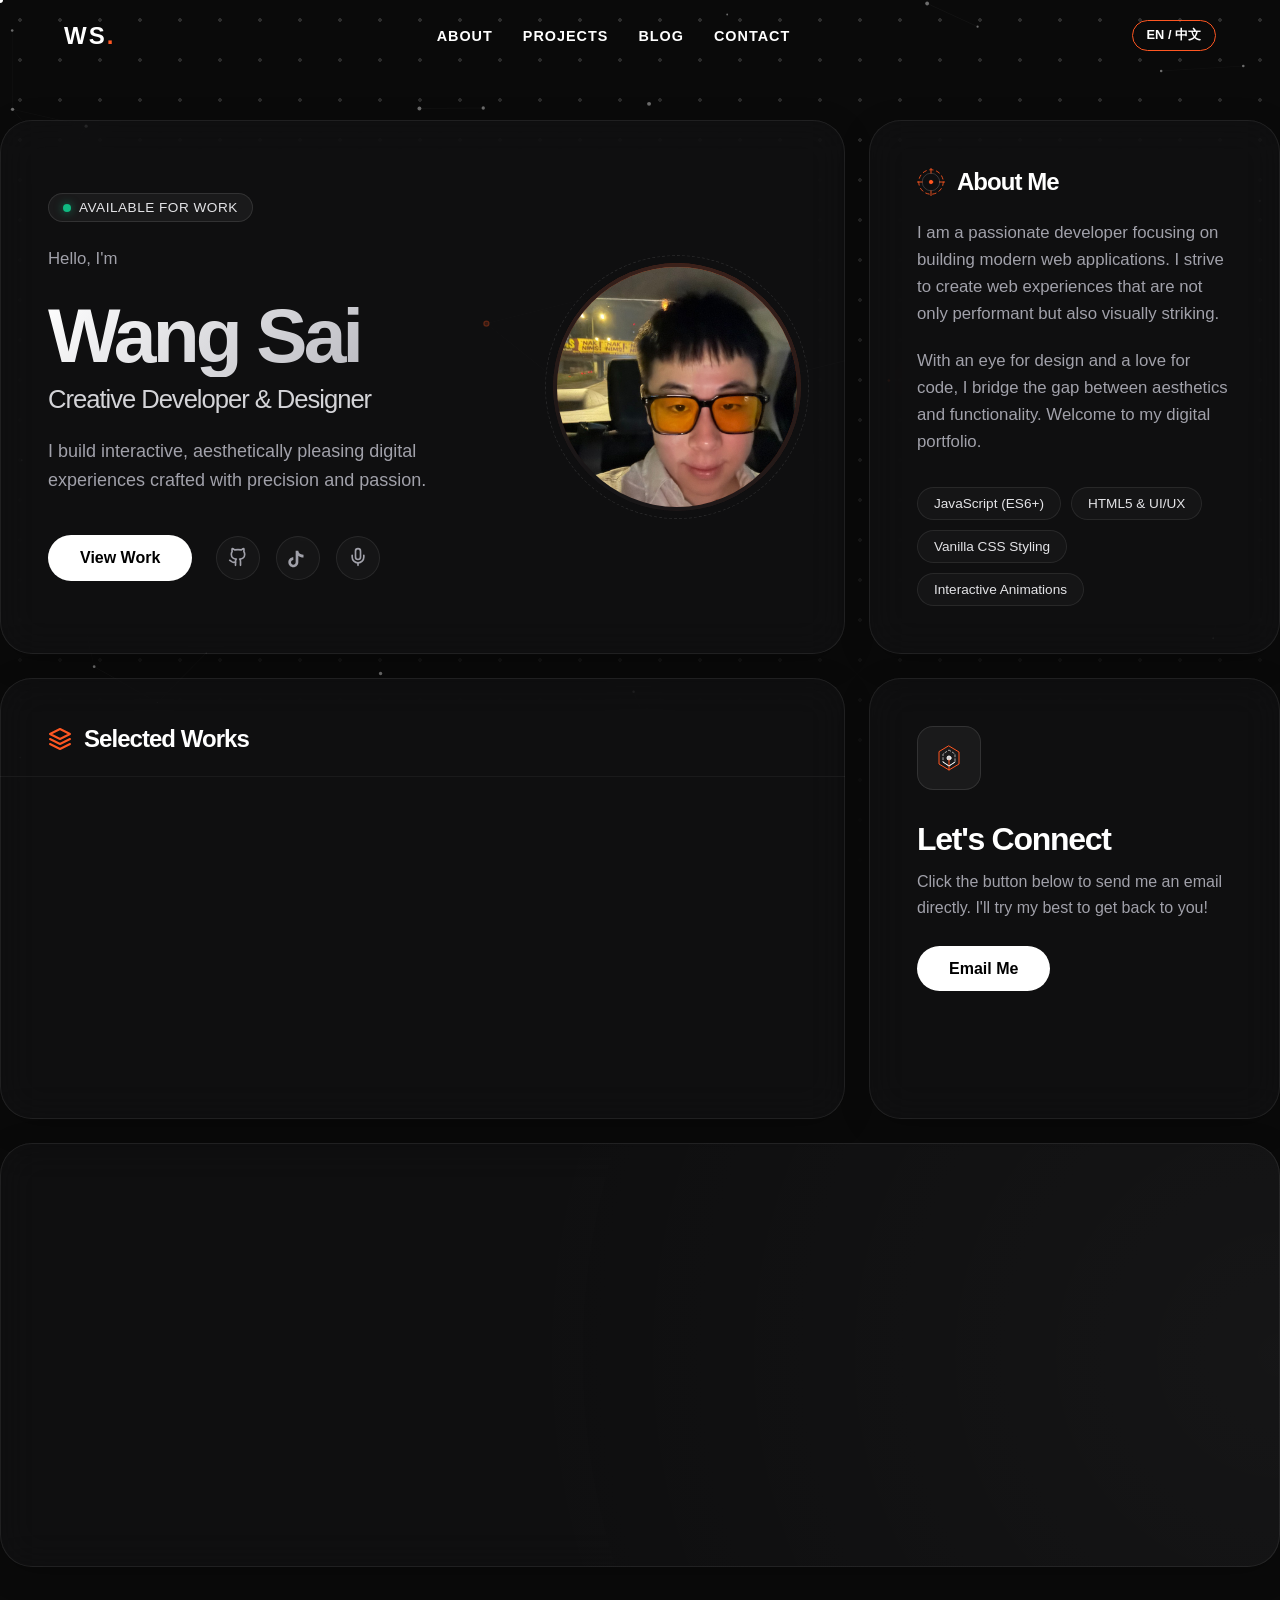
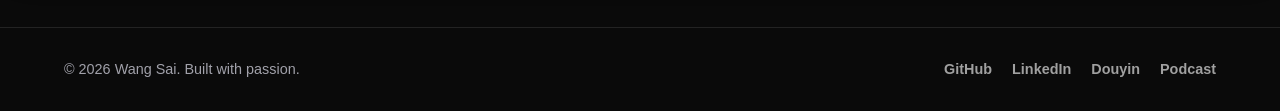
==== index.html @ 4bd177ca "Fix portfolio site and game issues Website - Fill in the footer year on both pages - Draw the backgr" ====
<!DOCTYPE html>
<html lang="en">
<head>
    <meta charset="UTF-8">
    <meta name="viewport" content="width=device-width, initial-scale=1.0">
    <title>Wang Sai - E-Portfolio</title>
    <!-- Styles -->
    <link rel="stylesheet" href="styles.css">
</head>
<body>
    <!-- Background Grid Pattern -->
    <div class="bg-grid"></div>
    <canvas id="bg-particles"></canvas>

    <!-- Custom Cursor -->
    <div class="cursor-dot" id="cursorDot"></div>
    <div class="cursor-ring" id="cursorRing"></div>

    <!-- Navigation Header -->
    <header class="navbar">
        <div class="nav-container">
            <a href="#" class="logo" data-i18n="logo">WS<span class="accent">.</span></a>
            <nav class="nav-links" id="primaryNav">
                <a href="#about" class="nav-link" data-i18n="nav_about">About</a>
                <a href="#projects" class="nav-link" data-i18n="nav_projects">Projects</a>
                <a href="#blog" class="nav-link" data-i18n="nav_blog">Blog</a>
                <a href="#contact" class="nav-link" data-i18n="nav_contact">Contact</a>
            </nav>
            <div class="nav-actions">
                <button class="lang-switch effect-pop" id="langToggle">EN / 中文</button>
                <button class="nav-toggle" id="navToggle" type="button" aria-label="Menu" aria-expanded="false" aria-controls="primaryNav">
                    <span></span>
                    <span></span>
                    <span></span>
                </button>
            </div>
        </div>
    </header>

    <main>
        <div class="bento-global-grid">
            
            <!-- Hero Section -->
            <section id="hero" class="bento-card bento-hero">
                <!-- Hero Abstract Node Graph Background -->
                <svg class="hero-node-bg" viewBox="0 0 800 600" fill="none" xmlns="http://www.w3.org/2000/svg">
                    <g stroke="rgba(255,255,255,0.04)" stroke-width="1.5">
                        <line x1="100" y1="200" x2="300" y2="150" />
                        <line x1="300" y1="150" x2="500" y2="300" />
                        <line x1="500" y1="300" x2="700" y2="250" />
                        <line x1="300" y1="150" x2="350" y2="400" />
                        <line x1="350" y1="400" x2="500" y2="300" />
                        <line x1="100" y1="200" x2="350" y2="400" />
                    </g>
                    <g fill="rgba(255,87,34,0.3)" stroke="rgba(255,87,34,0.6)" stroke-width="2">
                        <circle cx="100" cy="200" r="4" class="node-pulse" style="animation-delay: 0s" />
                        <circle cx="300" cy="150" r="6" class="node-pulse" style="animation-delay: 1s" />
                        <circle cx="500" cy="300" r="5" class="node-pulse" style="animation-delay: 0.5s" />
                        <circle cx="700" cy="250" r="4" class="node-pulse" style="animation-delay: 1.5s" />
                        <circle cx="350" cy="400" r="6" class="node-pulse" style="animation-delay: 2s" />
                    </g>
                </svg>
                <div class="bento-content hero-bento-split">
                    <div class="hero-text">
                        <div class="status-badge reveal">
                            <div class="status-dot"></div>
                            <span class="status-text" data-i18n="hero_status">Available for work</span>
                        </div>
                        <p class="greeting reveal" data-i18n="hero_greeting">Hello, I'm</p>
                        <h1 class="hero-title reveal" data-i18n="hero_name">Wang Sai</h1>
                        <h2 class="hero-subtitle reveal" data-i18n="hero_role">Creative Developer & Designer</h2>
                        <p class="hero-description reveal" data-i18n="hero_desc">I build interactive, aesthetically pleasing digital experiences crafted with precision and passion.</p>
                        <div class="hero-actions reveal">
                            <a href="#projects" class="btn-premium effect-ripple" data-i18n="hero_btn_work">View Work</a>
                            <div class="hero-socials">
                                <a href="https://github.com/ws0325?tab=repositories" target="_blank" class="social-link effect-bounce" title="GitHub">
                                    <svg class="icon-github" width="20" height="20" viewBox="0 0 24 24" fill="none" stroke="currentColor" stroke-width="2" stroke-linecap="round" stroke-linejoin="round" pointer-events="none">
                                        <path d="M15 22v-4a4.8 4.8 0 0 0-1-3.5c3 0 6-2 6-5.5.08-1.25-.27-2.48-1-3.5.28-1.15.28-2.35 0-3.5 0 0-1 0-3 1.5-2.64-.5-5.36-.5-8 0C6 2 5 2 5 2c-.3 1.15-.3 2.35 0 3.5A5.403 5.403 0 0 0 4 9c0 3.5 3 5.5 6 5.5-.39.49-.68 1.05-.85 1.65-.17.6-.22 1.23-.15 1.85v4"></path>
                                        <path d="M9 18c-4.51 2-5-2-7-2"></path>
                                    </svg>
                                </a>
                                <a href="https://v.douyin.com/lZBfBaUolt0/" target="_blank" class="social-link effect-bounce" title="Douyin">
                                    <svg class="icon-douyin" width="20" height="20" viewBox="0 0 24 24" fill="currentColor" xmlns="http://www.w3.org/2000/svg" pointer-events="none">
                                        <path d="M19.7 10.1c-1.3 0-2.5-.2-3.6-.6-.9-.3-1.8-.8-2.5-1.4V16c0 3.3-2.7 6-6 6s-6-2.7-6-6 2.7-6 6-6v3.2c-1.6 0-2.8 1.3-2.8 2.8s1.3 2.8 2.8 2.8 2.8-1.3 2.8-2.8V2h3.2c.1 1.7 1.1 3.2 2.6 4 1.1.6 2.4.9 3.6.9v3.2z"/>
                                    </svg>
                                </a>
                                <a href="https://podcasts.apple.com/my/podcast/%E9%9A%8F%E6%9C%BA%E6%B0%94%E6%B3%A1/id1885720664" target="_blank" class="social-link effect-bounce" title="Podcast">
                                    <svg class="icon-podcast" width="20" height="20" viewBox="0 0 24 24" fill="none" stroke="currentColor" stroke-width="2" stroke-linecap="round" stroke-linejoin="round" pointer-events="none">
                                        <path d="M12 2a3 3 0 0 0-3 3v7a3 3 0 0 0 6 0V5a3 3 0 0 0-3-3Z"></path>
                                        <path d="M19 10v2a7 7 0 0 1-14 0v-2"></path>
                                        <line x1="12" y1="19" x2="12" y2="22"></line>
                                    </svg>
                                </a>
                            </div>
                        </div>
                    </div>
                    <!-- Premium Avatar Ring -->
                    <div class="premium-avatar-container reveal">
                        <div class="avatar-ring-1"></div>
                        <div class="avatar-ring-2"></div>
                        <img src="Images/avatar.jpg" alt="Wang Sai Profile" class="premium-avatar-img">
                    </div>
                </div>
            </section>

            <!-- About Section -->
            <section id="about" class="bento-card bento-about">
                <div class="bento-content">
                    <div class="bento-header reveal">
                        <!-- Cyber Radar Abstract SVG -->
                        <svg class="about-radar-icon" width="28" height="28" viewBox="0 0 64 64" fill="none" stroke="var(--accent-primary)" stroke-width="2" stroke-linecap="round" stroke-linejoin="round">
                            <circle cx="32" cy="32" r="28" stroke-dasharray="8 8" class="spin-slow"></circle>
                            <circle cx="32" cy="32" r="20" stroke-width="1" stroke="rgba(255,255,255,0.4)"></circle>
                            <circle cx="32" cy="32" r="4" fill="var(--accent-primary)"></circle>
                            <line x1="32" y1="0" x2="32" y2="12"></line>
                            <line x1="32" y1="52" x2="32" y2="64"></line>
                            <line x1="0" y1="32" x2="12" y2="32"></line>
                            <line x1="52" y1="32" x2="64" y2="32"></line>
                        </svg>
                        <h2 data-i18n="about_title">About Me</h2>
                    </div>
                    <p class="reveal" data-i18n="about_p1">I am a passionate developer focusing on building modern web applications. I strive to create web experiences that are not only performant but also visually striking.</p>
                    <p class="reveal" data-i18n="about_p2">With an eye for design and a love for code, I bridge the gap between aesthetics and functionality. Welcome to my digital portfolio.</p>
                    <div class="skills-pills reveal">
                        <span class="skill-pill" data-i18n="skill_1">JavaScript (ES6+)</span>
                        <span class="skill-pill" data-i18n="skill_2">HTML5 & UI/UX</span>
                        <span class="skill-pill" data-i18n="skill_3">Vanilla CSS Styling</span>
                        <span class="skill-pill" data-i18n="skill_4">Interactive Animations</span>
                    </div>
                </div>
            </section>

            <!-- Projects Section -->
            <section id="projects" class="bento-card bento-projects">
                <div class="bento-content">
                    <div class="bento-header reveal" style="padding: 48px 48px 24px 48px; border-bottom: 1px solid rgba(255,255,255,0.05); margin-bottom: 24px;">
                        <svg width="24" height="24" viewBox="0 0 24 24" fill="none" stroke="var(--accent-primary)" stroke-width="2" stroke-linecap="round" stroke-linejoin="round">
                            <polygon points="12 2 2 7 12 12 22 7 12 2"></polygon>
                            <polyline points="2 17 12 22 22 17"></polyline>
                            <polyline points="2 12 12 17 22 12"></polyline>
                        </svg>
                        <h2 data-i18n="projects_title">Selected Works</h2>
                    </div>
                    
                    <div class="bento-projects-scroll reveal">
                        <!-- Project 1 -->
                        <a href="project1.html" class="bento-project-item">
                            <div class="project-img-wrapper">
                                <div class="project-img" style="background-image: url('Images/project1-gameplay.jpg');"></div>
                            </div>
                            <div class="project-info">
                                <h3 data-i18n="project_1_title">ISD 60504 - FLY ME To THE MOON</h3>
                                <p data-i18n="project_1_desc">A 2-player interactive hand-tracking game using p5.js and ml5.js.</p>
                                <div class="project-arrow">
                                    <svg width="16" height="16" viewBox="0 0 24 24" fill="none" stroke="currentColor" stroke-width="2" stroke-linecap="round" stroke-linejoin="round">
                                        <line x1="5" y1="12" x2="19" y2="12"></line>
                                        <polyline points="12 5 19 12 12 19"></polyline>
                                    </svg>
                                </div>
                            </div>
                        </a>

                        <!-- Project 2 -->
                        <a href="#" class="bento-project-item">
                            <div class="project-img-wrapper">
                                <div class="project-img text-placeholder" data-i18n="project_img2">Project 2</div>
                            </div>
                            <div class="project-info">
                                <h3 data-i18n="project_2_title">E-Commerce Interface</h3>
                                <p data-i18n="project_2_desc">A modern shopping experience with seamless animations.</p>
                                <div class="project-arrow">
                                    <svg width="16" height="16" viewBox="0 0 24 24" fill="none" stroke="currentColor" stroke-width="2" stroke-linecap="round" stroke-linejoin="round">
                                        <line x1="5" y1="12" x2="19" y2="12"></line>
                                        <polyline points="12 5 19 12 12 19"></polyline>
                                    </svg>
                                </div>
                            </div>
                        </a>

                        <!-- Project 3 -->
                        <a href="#" class="bento-project-item">
                            <div class="project-img-wrapper">
                                <div class="project-img text-placeholder" data-i18n="project_img3">Project 3</div>
                            </div>
                            <div class="project-info">
                                <h3 data-i18n="project_3_title">Immersive Landing Page</h3>
                                <p data-i18n="project_3_desc">An interactive product landing page using web technologies.</p>
                                <div class="project-arrow">
                                    <svg width="16" height="16" viewBox="0 0 24 24" fill="none" stroke="currentColor" stroke-width="2" stroke-linecap="round" stroke-linejoin="round">
                                        <line x1="5" y1="12" x2="19" y2="12"></line>
                                        <polyline points="12 5 19 12 12 19"></polyline>
                                    </svg>
                                </div>
                            </div>
                        </a>
                    </div>
                </div>
            </section>

            <!-- Contact Section -->
            <section id="contact" class="bento-card bento-contact">
                <div class="bento-content reveal">
                    <div class="contact-icon">
                        <!-- HexData Node Abstract SVG -->
                        <svg class="contact-hex-icon" width="32" height="32" viewBox="0 0 64 64" fill="none" stroke="currentColor" stroke-width="2" stroke-linecap="round" stroke-linejoin="round">
                            <polygon points="32 8 52 20 52 44 32 56 12 44 12 20" class="hex-pulse" stroke="var(--accent-primary)"></polygon>
                            <polygon points="32 16 44 24 44 40 32 48 20 40 20 24" stroke="rgba(255,255,255,0.6)" stroke-dasharray="4 4"></polygon>
                            <circle cx="32" cy="32" r="4" fill="rgba(255,255,255,0.8)"></circle>
                            <line x1="32" y1="36" x2="32" y2="56" stroke="var(--accent-primary)"></line>
                            <polyline points="20 40 32 48 44 40"></polyline>
                        </svg>
                    </div>
                    <h2 data-i18n="contact_title">Let's Connect</h2>
                    <p data-i18n="contact_desc">Click the button below to send me an email directly. I'll try my best to get back to you!</p>
                    <a href="mailto:wangsai0325@gmail.com" class="btn-premium effect-ripple" id="emailMeBtn" data-i18n="contact_submit">Email Me</a>
                </div>
            </section>

            <!-- Blog Section -->
            <section id="blog" class="bento-card bento-blog" onclick="window.open('https://wangsai0367388.blogspot.com/', '_blank');" style="cursor: pointer;">
                <div class="bento-blog-bg"></div>
                <div class="bento-content reveal">
                    <span class="bento-badge" data-i18n="bento_badge">Learning Blog</span>
                    <h3 data-i18n="bento_title">My Academic Progress</h3>
                    <p data-i18n="bento_desc">Dive into my reflections, project documentation, and creative process developed during my time at Taylor's University.</p>
                    <span class="bento-link" data-i18n="bento_link">Explore Blog <svg width="20" height="20" viewBox="0 0 24 24" fill="none" stroke="currentColor" stroke-width="2" stroke-linecap="round" stroke-linejoin="round" pointer-events="none"><line x1="5" y1="12" x2="19" y2="12"></line><polyline points="12 5 19 12 12 19"></polyline></svg></span>
                </div>
                <div class="bento-visual reveal">
                    <img src="Images/Blogger-Logo.png" alt="Blogger Logo" class="premium-blogger-logo">
                </div>
            </section>

        </div>
    </main>

    <!-- Footer -->
    <footer>
        <div class="footer-container">
            <p>&copy; <span id="year"></span> <span data-i18n="footer_text">Wang Sai. Built with passion.</span></p>
            <div class="social-links">
                <a href="https://github.com/ws0325?tab=repositories" target="_blank" class="footer-link effect-slide" title="GitHub">GitHub</a>
                <a href="#" class="footer-link effect-slide" title="LinkedIn">LinkedIn</a>
                <a href="https://v.douyin.com/lZBfBaUolt0/" target="_blank" class="footer-link effect-slide" title="Douyin">Douyin</a>
                <a href="https://podcasts.apple.com/my/podcast/%E9%9A%8F%E6%9C%BA%E6%B0%94%E6%B3%A1/id1885720664" target="_blank" class="footer-link effect-slide" title="Podcast">Podcast</a>
            </div>
        </div>
    </footer>

    <!-- Scripts -->
    <script src="app.js"></script>
</body>
</html>
---- styles.css ----
/* Reset and Base Styles */
* {
    margin: 0;
    padding: 0;
    box-sizing: border-box;
    /* Cursor hiding is enforced via inline important tag in HTML to override all child elements */
}

:root {
    /* Color Palette */
    --bg-base: #0a0a0a;
    --bg-surface: #111111;
    --bg-surface-light: rgba(255, 255, 255, 0.05);

    --accent-primary: #FF5722;
    /* Bright Orange */
    --accent-hover: #FF7043;

    --text-primary: #ffffff;
    --text-secondary: #a0a0a0;
    --text-muted: #666666;

    /* Typography */
    --font-primary: -apple-system, BlinkMacSystemFont, "SF Pro Display", "SF Pro Text", "Helvetica Neue", Arial, sans-serif;

    /* Spacing & Layout */
    --section-padding: 100px 5%;
    --glass-border: rgba(255, 255, 255, 0.1);
}

html {
    scroll-behavior: smooth;
    background-color: var(--bg-base);
    color: var(--text-primary);
    font-family: var(--font-primary);
    overflow-x: hidden;
}

body {
    min-height: 100vh;
    overflow-x: hidden;
    position: relative;
    z-index: 1;
}

/* Background Grid Array */
.bg-grid {
    position: fixed;
    top: 0;
    left: 0;
    width: 100vw;
    height: 100vh;
    pointer-events: none;
    z-index: -2;
    background-image: radial-gradient(rgba(255, 255, 255, 0.15) 2px, transparent 2px);
    background-size: 40px 40px;
    /* Fading effect: solid black at top, transparent at bottom */
    mask-image: linear-gradient(to bottom, black 0%, transparent 100%);
    -webkit-mask-image: linear-gradient(to bottom, black 0%, transparent 100%);
}

#bg-particles {
    position: fixed;
    top: 0;
    left: 0;
    width: 100%;
    height: 100%;
    z-index: -1;
    pointer-events: none;
}

/* --- Modern Fluid & Magnetic Cursor --- */
.cursor-dot {
    position: fixed;
    top: 0;
    left: 0;
    width: 6px;
    height: 6px;
    background-color: #FFFFFF;
    border-radius: 50%;
    z-index: 10001;
    pointer-events: none;
    transform: translate(-50%, -50%);
    transition: width 0.3s, height 0.3s, background-color 0.3s;
}

.cursor-ring {
    position: fixed;
    top: 0;
    left: 0;
    width: 32px;
    height: 32px;
    border: 1px solid rgba(255, 255, 255, 0.4);
    border-radius: 50%;
    z-index: 10000;
    pointer-events: none;
    transform: translate(-50%, -50%);
    transition: width 0.3s, height 0.3s, border 0.3s, background-color 0.3s;
}

.cursor-dot.active {
    width: 4px;
    height: 4px;
    background-color: var(--accent-primary);
}

.cursor-ring.active {
    width: 64px;
    height: 64px;
    background-color: rgba(255, 255, 255, 0.05);
    border: 1px solid rgba(255, 255, 255, 0.2);
}

.cursor-hidden {
    opacity: 0;
}

/* Specific Card Spotlights */
.bento-card::after {
    content: '';
    position: absolute;
    inset: 0;
    background: radial-gradient(400px circle at var(--mouse-x, 50%) var(--mouse-y, 50%), rgba(255, 255, 255, 0.06), transparent 80%);
    opacity: 0;
    transition: opacity 0.4s;
    pointer-events: none;
    z-index: 1;
}

.bento-card:hover::after {
    opacity: 1;
}


/* Typography elements */
h1,
h2,
h3,
h4 {
    font-weight: 800;
    line-height: 1.2;
}

p {
    line-height: 1.6;
    color: var(--text-secondary);
    margin-bottom: 20px;
}

a {
    text-decoration: none;
    color: inherit;
    transition: color 0.3s ease;
}

.accent {
    color: var(--accent-primary);
}

/* Shared Components */
.section-container {
    max-width: 1200px;
    margin: 0 auto;
}

.section-title {
    font-size: 3rem;
    margin-bottom: 60px;
    position: relative;
    display: inline-block;
}

.btn {
    display: inline-block;
    padding: 12px 30px;
    border-radius: 30px;
    font-weight: 600;
    letter-spacing: 1px;
    text-transform: uppercase;
    transition: all 0.3s ease;
    border: 2px solid transparent;
    position: relative;
    overflow: hidden;
}

/* Mouse tracking light glow for all buttons */
.btn::before {
    content: '';
    position: absolute;
    top: var(--y, 50%);
    left: var(--x, 50%);
    transform: translate(-50%, -50%);
    width: 150px;
    height: 150px;
    background: radial-gradient(circle, rgba(255, 87, 34, 0.7) 0%, transparent 60%);
    opacity: 0;
    transition: opacity 0.3s ease;
    pointer-events: none;
    z-index: 0;
    /* mix-blend-mode: screen; */
}

.btn:hover::before {
    opacity: 1;
}

.btn span {
    position: relative;
    z-index: 1;
    /* keep text above the glow */
}

.btn-primary {
    background-color: rgba(255, 87, 34, 0.1);
    color: var(--accent-primary);
    border-color: var(--accent-primary);
    box-shadow: 0 4px 15px rgba(255, 87, 34, 0.15);
}

.btn-primary:hover {
    box-shadow: 0 0 20px rgba(255, 87, 34, 0.4);
    color: #fff;
    background-color: rgba(255, 87, 34, 0.2);
}

.btn-secondary {
    background-color: transparent;
    border-color: var(--text-primary);
    color: var(--text-primary);
}

.btn-secondary:hover {
    border-color: var(--accent-primary);
    color: var(--text-primary);
}

/* Navigation Header */
.navbar {
    position: fixed;
    top: 0;
    left: 0;
    width: 100%;
    padding: 20px 5%;
    z-index: 1000;
    transition: background-color 0.3s, backdrop-filter 0.3s;
}

.navbar.scrolled {
    background-color: rgba(10, 10, 10, 0.8);
    backdrop-filter: blur(10px);
    border-bottom: 1px solid var(--glass-border);
}

.nav-container {
    max-width: 1200px;
    margin: 0 auto;
    display: flex;
    justify-content: space-between;
    align-items: center;
}

.logo {
    font-size: 1.5rem;
    font-weight: 800;
    letter-spacing: 2px;
}

.nav-links {
    display: flex;
    gap: 30px;
    align-items: center;
}

.nav-actions {
    display: flex;
    align-items: center;
    margin-left: 20px;
}

.lang-switch {
    background: transparent;
    border: 1px solid var(--accent-primary);
    color: var(--text-primary);
    padding: 6px 14px;
    border-radius: 20px;
    font-size: 0.8rem;
    font-family: var(--font-primary);
    font-weight: 600;
    cursor: none;
    /* keep uniform with rest */
    transition: all 0.3s ease;
}

.lang-switch:hover {
    background: var(--accent-primary);
    color: #fff;
}

/* Hamburger button: only shown on small screens (see the 768px media query) */
.nav-toggle {
    display: none;
    flex-direction: column;
    align-items: center;
    justify-content: center;
    gap: 4px;
    width: 40px;
    height: 40px;
    margin-left: 12px;
    background: transparent;
    border: 1px solid var(--glass-border);
    border-radius: 50%;
    color: var(--text-primary);
    cursor: none;
    /* keep uniform with rest */
}

.nav-toggle span {
    display: block;
    width: 16px;
    height: 2px;
    border-radius: 2px;
    background-color: currentColor;
    transition: transform 0.3s ease, opacity 0.3s ease;
}

/* Bars turn into an X while the menu is open */
.nav-toggle[aria-expanded="true"] span:nth-child(1) {
    transform: translateY(6px) rotate(45deg);
}

.nav-toggle[aria-expanded="true"] span:nth-child(2) {
    opacity: 0;
}

.nav-toggle[aria-expanded="true"] span:nth-child(3) {
    transform: translateY(-6px) rotate(-45deg);
}

@keyframes navDropIn {
    from {
        opacity: 0;
        transform: translateY(-8px);
    }

    to {
        opacity: 1;
        transform: translateY(0);
    }
}

.nav-link {
    font-weight: 600;
    font-size: 0.9rem;
    text-transform: uppercase;
    letter-spacing: 1px;
    position: relative;
}

.nav-link::after {
    content: '';
    position: absolute;
    bottom: -5px;
    left: 0;
    width: 0;
    height: 2px;
    background-color: var(--accent-primary);
    transition: width 0.3s ease;
}

.nav-link:hover::after {
    width: 100%;
}

.nav-link:hover {
    color: var(--accent-primary);
}


/* --- Premium Global Bento Grid Layout --- */

/* Typography Overrides for Top-Tier Look */
h1,
h2,
h3,
h4 {
    font-weight: 700;
    letter-spacing: -0.04em;
    line-height: 1.1;
}

p {
    color: #A1A1AA;
    /* Muted zinc for secondary text */
    line-height: 1.6;
    font-size: 1.05rem;
}

.bento-global-grid {
    display: grid;
    grid-template-columns: repeat(3, 1fr);
    grid-auto-rows: minmax(200px, auto);
    gap: 24px;
    padding: 120px 0 60px 0;
    width: 100%;
    max-width: 1280px;
    margin: 0 auto;
}

.bento-card {
    position: relative;
    background: rgba(24, 24, 27, 0.4);
    /* Zinc 900 */
    backdrop-filter: blur(20px);
    -webkit-backdrop-filter: blur(20px);
    border-radius: 32px;
    overflow: hidden;
    cursor: none;
    transition: transform 0.4s cubic-bezier(0.175, 0.885, 0.32, 1.275), box-shadow 0.4s ease, border-color 0.4s ease;
    /* Premium 1px inner border matching Linear/Vercel */
    box-shadow: inset 0 0 0 1px rgba(255, 255, 255, 0.08), 0 8px 32px rgba(0, 0, 0, 0.2);
    scroll-margin-top: 100px;
    display: flex;
    flex-direction: column;
}

.bento-card:hover {
    transform: translateY(-4px) scale(1.01);
    box-shadow: inset 0 0 0 1px rgba(255, 255, 255, 0.15), 0 20px 40px rgba(0, 0, 0, 0.4);
}

.bento-card::before {
    content: '';
    position: absolute;
    inset: 0;
    background: radial-gradient(800px circle at var(--mouse-x, 50%) var(--mouse-y, 50%), rgba(255, 255, 255, 0.03), transparent 40%);
    pointer-events: none;
    z-index: 1;
    opacity: 0;
    transition: opacity 0.3s;
}

.bento-card:hover::before {
    opacity: 1;
}

.bento-content {
    padding: 48px;
    position: relative;
    z-index: 2;
    height: 100%;
}

/* Specific Spans */
.bento-hero {
    grid-column: span 2;
    grid-row: span 2;
}

.bento-about {
    grid-column: span 1;
    grid-row: span 2;
}

.bento-projects {
    grid-column: span 2;
    grid-row: span 2;
}

.bento-contact {
    grid-column: span 1;
    grid-row: span 2;
}

.bento-blog {
    grid-column: span 3;
    grid-row: span 2;
    flex-direction: row;
    align-items: center;
    justify-content: space-between;
}

/* Hero Content Styling */
.hero-bento-split {
    display: flex;
    align-items: center;
    justify-content: space-between;
    gap: 40px;
}

.hero-text {
    flex: 1;
}

.status-badge {
    display: inline-flex;
    align-items: center;
    gap: 8px;
    padding: 6px 14px;
    background: rgba(255, 255, 255, 0.05);
    border: 1px solid rgba(255, 255, 255, 0.1);
    border-radius: 999px;
    margin-bottom: 24px;
}

.status-dot {
    width: 8px;
    height: 8px;
    border-radius: 50%;
    background-color: #10B981;
    /* Emerald green */
    box-shadow: 0 0 8px rgba(16, 185, 129, 0.6);
    animation: pulseDot 2s infinite;
}

@keyframes pulseDot {
    0% {
        transform: scale(0.95);
        box-shadow: 0 0 0 0 rgba(16, 185, 129, 0.7);
    }

    70% {
        transform: scale(1);
        box-shadow: 0 0 0 6px rgba(16, 185, 129, 0);
    }

    100% {
        transform: scale(0.95);
        box-shadow: 0 0 0 0 rgba(16, 185, 129, 0);
    }
}

.status-text {
    font-size: 0.85rem;
    font-weight: 500;
    color: #E4E4E7;
    text-transform: uppercase;
    letter-spacing: 0.5px;
}

.hero-title {
    font-size: clamp(3.5rem, 6vw, 5.5rem);
    margin-bottom: 8px;
    background: linear-gradient(135deg, #FFFFFF 0%, #A1A1AA 100%);
    -webkit-background-clip: text;
    background-clip: text;
    -webkit-text-fill-color: transparent;
    letter-spacing: -0.05em;
}

.hero-subtitle {
    font-size: clamp(1.2rem, 2vw, 1.8rem);
    color: #D4D4D8;
    margin-bottom: 24px;
    font-weight: 500;
}

.hero-description {
    font-size: 1.125rem;
    max-width: 480px;
    margin-bottom: 40px;
}

.hero-actions {
    display: flex;
    align-items: center;
    gap: 24px;
}

.btn-premium {
    background: #FFFFFF;
    color: #000000;
    padding: 14px 32px;
    border-radius: 999px;
    font-weight: 600;
    font-size: 1rem;
    transition: all 0.3s ease;
    border: none;
    cursor: none;
}

.btn-premium:hover {
    transform: scale(1.05);
    box-shadow: 0 0 20px rgba(255, 255, 255, 0.3);
}

.hero-socials {
    display: flex;
    align-items: center;
    gap: 16px;
}

.social-link {
    display: flex;
    align-items: center;
    justify-content: center;
    width: 44px;
    height: 44px;
    border-radius: 50%;
    background: rgba(255, 255, 255, 0.03);
    border: 1px solid rgba(255, 255, 255, 0.08);
    color: #A1A1AA;
    transition: all 0.3s cubic-bezier(0.175, 0.885, 0.32, 1.275);
}

.social-link:hover {
    background: rgba(255, 255, 255, 0.1);
    color: #FFFFFF;
    border-color: rgba(255, 255, 255, 0.2);
    transform: translateY(-4px);
}

/* Optical Alignment for SVGs */
.icon-github {
    transform: translateY(-1px);
}

.icon-douyin {
    transform: translate(-1px, 1px);
}

.icon-podcast {
    transform: translateY(-1px);
}

/* Premium Avatar Ring */
.premium-avatar-container {
    position: relative;
    width: 240px;
    height: 240px;
    display: flex;
    align-items: center;
    justify-content: center;
}

.avatar-ring-1 {
    position: absolute;
    inset: -4px;
    border-radius: 50%;
    background: conic-gradient(from 0deg, var(--accent-primary), transparent 60%, var(--accent-primary));
    animation: spinRotate 8s linear infinite;
    mask-image: radial-gradient(circle, transparent 65%, black 66%);
    -webkit-mask-image: radial-gradient(circle, transparent 65%, black 66%);
    opacity: 0.8;
}

.avatar-ring-2 {
    position: absolute;
    inset: -12px;
    border-radius: 50%;
    border: 1px dashed rgba(255, 255, 255, 0.1);
    animation: spinRotate 16s linear infinite reverse;
}

@keyframes spinRotate {
    0% {
        transform: rotate(0deg);
    }

    100% {
        transform: rotate(360deg);
    }
}

.premium-avatar-img {
    width: 100%;
    height: 100%;
    object-fit: cover;
    border-radius: 50%;
    box-shadow: 0 0 0 4px rgba(24, 24, 27, 0.8);
    z-index: 2;
    position: relative;
}

/* About Content */
.bento-header {
    display: flex;
    align-items: center;
    gap: 12px;
    margin-bottom: 24px;
}

.bento-header h2 {
    font-size: 1.5rem;
    margin: 0;
}

/* Cyber Radar Animation */
.spin-slow {
    transform-origin: center;
    animation: spinRotate 12s linear infinite;
}

.about-radar-icon {
    flex-shrink: 0;
}

.skills-pills {
    display: flex;
    flex-wrap: wrap;
    gap: 10px;
    margin-top: 32px;
}

.skill-pill {
    padding: 8px 16px;
    background: rgba(255, 255, 255, 0.03);
    border: 1px solid rgba(255, 255, 255, 0.08);
    border-radius: 999px;
    font-size: 0.85rem;
    font-weight: 500;
    color: #E4E4E7;
    transition: all 0.3s ease;
}

.skill-pill:hover {
    background: rgba(255, 255, 255, 0.1);
    border-color: rgba(255, 255, 255, 0.2);
}

/* Projects Content */
.bento-projects .bento-content {
    padding: 0;
    display: flex;
    flex-direction: column;
}

.bento-projects-scroll {
    display: flex;
    gap: 20px;
    overflow-x: auto;
    padding: 0 40px 40px 40px;
    scroll-snap-type: x mandatory;
    scrollbar-width: none;
    flex: 1;
}

.bento-projects-scroll::-webkit-scrollbar {
    display: none;
}

.bento-project-item {
    min-width: 320px;
    flex-shrink: 0;
    background: rgba(0, 0, 0, 0.2);
    border-radius: 24px;
    overflow: hidden;
    scroll-snap-align: start;
    display: flex;
    flex-direction: column;
    box-shadow: inset 0 0 0 1px rgba(255, 255, 255, 0.05);
    transition: all 0.4s ease;
}

.bento-project-item:hover {
    box-shadow: inset 0 0 0 1px rgba(255, 255, 255, 0.15);
}

.project-img-wrapper {
    height: 180px;
    overflow: hidden;
}

.project-img {
    width: 100%;
    height: 100%;
    background-size: cover;
    background-position: center;
    transition: transform 0.6s cubic-bezier(0.175, 0.885, 0.32, 1.275);
}

.bento-project-item:hover .project-img {
    transform: scale(1.08);
}

.text-placeholder {
    display: flex;
    align-items: center;
    justify-content: center;
    background: linear-gradient(135deg, #27272a, #18181b);
    color: rgba(255, 255, 255, 0.1);
    font-weight: 800;
    font-size: 1.5rem;
}

.project-info {
    padding: 24px;
    position: relative;
    flex: 1;
    display: flex;
    flex-direction: column;
}

.project-info h3 {
    font-size: 1.2rem;
    margin-bottom: 8px;
    color: #FAFAFA;
}

.project-info p {
    font-size: 0.9rem;
    margin: 0;
    line-height: 1.4;
}

.project-arrow {
    position: absolute;
    bottom: 24px;
    right: 24px;
    width: 32px;
    height: 32px;
    border-radius: 50%;
    background: var(--accent-primary);
    color: #000;
    display: flex;
    align-items: center;
    justify-content: center;
    opacity: 0;
    transform: translate(-10px, 10px);
    transition: all 0.3s cubic-bezier(0.175, 0.885, 0.32, 1.275);
}

.bento-project-item:hover .project-arrow {
    opacity: 1;
    transform: translate(0, 0);
}

/* Contact Content */
.bento-contact .bento-content {
    align-items: flex-start;
    text-align: left;
}

.contact-icon {
    width: 64px;
    height: 64px;
    border-radius: 16px;
    background: rgba(255, 255, 255, 0.05);
    border: 1px solid rgba(255, 255, 255, 0.1);
    display: flex;
    align-items: center;
    justify-content: center;
    margin-bottom: 32px;
    color: #FAFAFA;
}

/* HexData Node Pulse */
.hex-pulse {
    animation: hexPulseAnim 3s ease-in-out infinite;
    transform-origin: center;
}

@keyframes hexPulseAnim {
    0%, 100% {
        transform: scale(1);
        opacity: 0.8;
    }
    50% {
        transform: scale(1.05);
        opacity: 1;
    }
}

.bento-contact h2 {
    font-size: 2rem;
    margin-bottom: 12px;
}

.bento-contact p {
    margin-bottom: 40px;
    font-size: 1rem;
}

/* Blog Content */
.bento-blog-bg {
    position: absolute;
    inset: 0;
    background: radial-gradient(circle at 100% 50%, rgba(255, 255, 255, 0.03) 0%, transparent 60%);
    pointer-events: none;
}

.bento-blog .bento-content {
    max-width: 540px;
}

.bento-badge {
    display: inline-block;
    padding: 6px 12px;
    background: rgba(255, 255, 255, 0.1);
    border-radius: 6px;
    font-size: 0.75rem;
    font-weight: 700;
    text-transform: uppercase;
    letter-spacing: 1px;
    margin-bottom: 24px;
    color: #FFFFFF;
}

.bento-blog h3 {
    font-size: clamp(2rem, 4vw, 3rem);
    margin-bottom: 16px;
}

.bento-blog p {
    font-size: 1.1rem;
    margin-bottom: 32px;
}

.bento-link {
    display: inline-flex;
    align-items: center;
    gap: 8px;
    font-weight: 600;
    color: #FFFFFF;
}

.bento-link svg {
    transition: transform 0.3s ease;
}

.bento-card:hover .bento-link svg {
    transform: translateX(4px);
}

.bento-visual {
    padding: 40px;
    display: flex;
    justify-content: flex-end;
    align-items: center;
}

.premium-blogger-logo {
    height: 160px;
    object-fit: contain;
    filter: drop-shadow(0 20px 40px rgba(0, 0, 0, 0.5));
    transition: transform 0.6s cubic-bezier(0.175, 0.885, 0.32, 1.275);
}

.bento-card:hover .premium-blogger-logo {
    transform: scale(1.1) rotate(5deg);
}

/* Base Responsive rules */
@media (max-width: 1024px) {
    .bento-global-grid {
        grid-template-columns: 1fr;
        padding-top: 100px;
        padding-left: 20px;
        padding-right: 20px;
    }

    /* Every card fills the single column (the desktop spans would otherwise add extra, squeezed columns) */
    .bento-hero,
    .bento-about,
    .bento-projects,
    .bento-contact,
    .bento-blog {
        grid-column: 1 / -1;
    }

    .hero-bento-split {
        flex-direction: column-reverse;
        text-align: center;
    }

    .hero-actions,
    .hero-socials {
        justify-content: center;
    }

    /* On narrow screens the social icons drop below the button instead of squeezing it */
    .hero-actions {
        flex-wrap: wrap;
        row-gap: 16px;
    }

    .hero-actions .btn-premium {
        white-space: nowrap;
    }

    .bento-blog {
        flex-direction: column;
        align-items: flex-start;
    }

    .bento-content {
        padding: 32px;
    }

    .bento-blog .bento-visual {
        width: 100%;
        justify-content: center;
        padding-top: 0;
    }

    .bento-projects .bento-header {
        padding: 32px 32px 10px 32px;
    }

    .bento-projects-scroll {
        padding: 0 32px 32px 32px;
    }
}

/* --- SVG Geek Theme Abstract Backgrounds --- */
.hero-node-bg {
    position: absolute;
    top: 50%;
    right: -10%;
    transform: translateY(-50%);
    width: 60%;
    height: auto;
    opacity: 0.5;
    pointer-events: none;
    z-index: 1;
}

.node-pulse {
    transform-origin: center;
    animation: hexPulseAnim 2s ease-in-out infinite alternate;
}

.bento-hero .bento-content {
    /* Ensures hero text stays above the node graph */
    position: relative;
    z-index: 2;
}

/* Footer */
footer {
    padding: 30px 5%;
    border-top: 1px solid var(--glass-border);
    background-color: var(--bg-base);
}

.footer-container {
    max-width: 1200px;
    margin: 0 auto;
    display: flex;
    justify-content: space-between;
    align-items: center;
}

.footer-container p {
    margin: 0;
    font-size: 0.9rem;
}

.social-links {
    display: flex;
    gap: 20px;
}

.footer-link {
    font-weight: 600;
    font-size: 0.9rem;
    color: var(--text-secondary);
    transition: color 0.3s ease;
}

.footer-link:hover {
    color: var(--accent-primary);
}

/* Scroll Animations (Apple Style) */
.reveal {
    opacity: 0;
    transform: translateY(50px) scale(0.95);
    filter: blur(10px);
    transition: opacity 1.2s cubic-bezier(0.22, 1, 0.36, 1),
        transform 1.2s cubic-bezier(0.22, 1, 0.36, 1),
        filter 1.2s cubic-bezier(0.22, 1, 0.36, 1);
    will-change: transform, opacity, filter;
}

.reveal.active {
    opacity: 1;
    transform: translateY(0) scale(1);
    filter: blur(0);
}

/* --- Interactive Click Effects --- */

/* Ripple Effect */
.effect-ripple {
    position: relative;
    overflow: hidden;
}

.ripple-element {
    position: absolute;
    border-radius: 50%;
    background-color: rgba(255, 255, 255, 0.4);
    transform: scale(0);
    animation: rippleAnim 0.6s linear;
    pointer-events: none;
}

@keyframes rippleAnim {
    to {
        transform: scale(4);
        opacity: 0;
    }
}

/* Pop Effect */
.effect-pop {
    transition: transform 0.1s cubic-bezier(0.175, 0.885, 0.32, 1.275);
}

.effect-pop.pop-active {
    transform: scale(0.85);
}

/* Spin Click Effect */
.effect-spin-click {
    transition: transform 0.5s ease-in-out;
}

.effect-spin-click.spin-active {
    transform: rotate(180deg) scale(0.9);
}

/* Slide Click Effect */
.effect-slide {
    display: inline-block;
    transition: transform 0.2s ease;
}

.effect-slide.slide-active {
    transform: translateX(10px);
}

/* Bounce Click Effect */
.effect-bounce {
    transition: transform 0.2s cubic-bezier(0.175, 0.885, 0.32, 1.275);
}

.effect-bounce.bounce-active {
    transform: translateY(-8px) scale(1.1);
}

/* Responsive Design */

/* Tablet & iPad (max-width: 1024px) */
@media (max-width: 1024px) {
    .hero-grid {
        grid-template-columns: 1fr;
        text-align: center;
        gap: 30px;
    }

    .hero-title {
        font-size: clamp(3rem, 8vw, 4.5rem);
    }

    .hero-actions {
        justify-content: center;
    }

    .hero-socials {
        justify-content: center;
    }

    .avatar-container {
        width: 320px;
        height: 320px;
        margin: 40px auto 0 auto;
    }

    .about-grid {
        grid-template-columns: 1fr;
        text-align: center;
    }

    .skills-list {
        justify-content: center !important;
    }

    .bento-large {
        flex-direction: column;
        align-items: flex-start;
    }

    .bento-content {
        padding: 40px;
    }

    .bento-visual {
        width: 100%;
        padding-top: 0;
    }
}

/* Mobile Devices (max-width: 768px) */
@media (max-width: 768px) {
    :root {
        --section-padding: 80px 5%;
    }

    .navbar {
        padding: 15px 5%;
    }

    .nav-links {
        display: none;
    }

    /* Hamburger menu: the links drop down in a glass panel under the navbar */
    .nav-toggle {
        display: inline-flex;
    }

    .nav-links.open {
        display: flex;
        position: absolute;
        top: calc(100% + 8px);
        left: 5%;
        right: 5%;
        flex-direction: column;
        align-items: stretch;
        gap: 4px;
        padding: 8px;
        background: rgba(17, 17, 17, 0.95);
        backdrop-filter: blur(20px);
        -webkit-backdrop-filter: blur(20px);
        border: 1px solid var(--glass-border);
        border-radius: 20px;
        box-shadow: 0 20px 40px rgba(0, 0, 0, 0.5);
        animation: navDropIn 0.25s ease;
    }

    .nav-links.open .nav-link {
        padding: 14px 16px;
        border-radius: 12px;
    }

    .nav-links.open .nav-link::after {
        display: none;
    }

    .nav-links.open .nav-link:hover {
        background: rgba(255, 255, 255, 0.05);
    }

    .hero-section {
        padding-top: 120px;
    }

    .hero-title {
        font-size: clamp(2.5rem, 10vw, 3.5rem);
    }

    .hero-subtitle {
        font-size: clamp(1.5rem, 5vw, 2rem);
    }

    .avatar-container {
        width: 250px;
        height: 250px;
    }

    .hero-bg-glow {
        width: 300px;
        height: 300px;
    }

    .projects-grid {
        grid-template-columns: 1fr;
    }

    .footer-container {
        flex-direction: column;
        gap: 20px;
        text-align: center;
    }
}
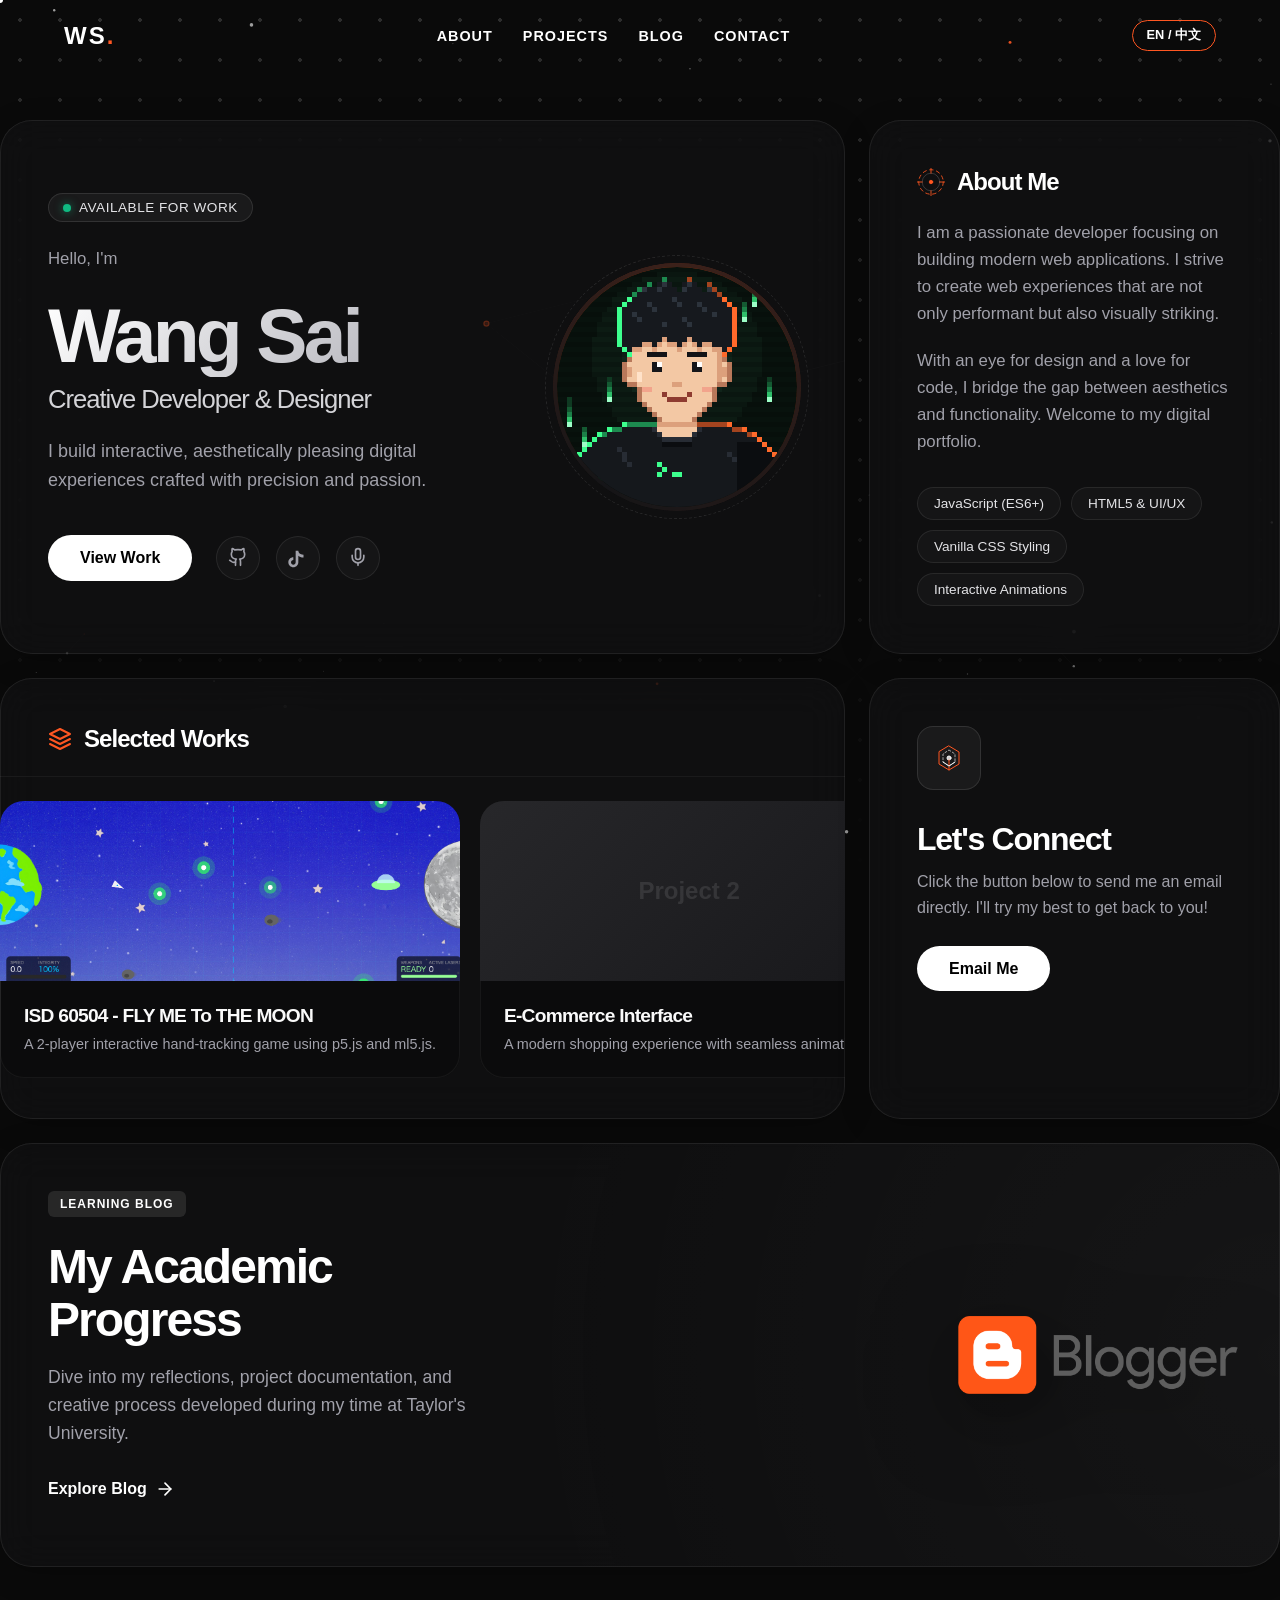
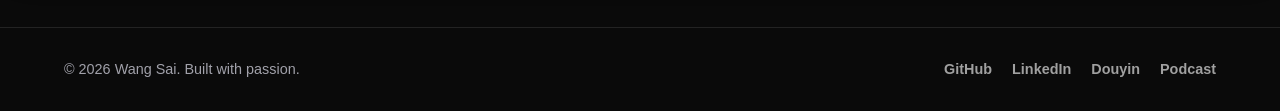
==== commit 0afa55c3: "Add pixel-art hacker avatar and scroll parallax - Replace the hero photo with a hand-drawn 48x48 pix" ====
--- a/index.html
+++ b/index.html
@@ -98,7 +98,7 @@
                     <div class="premium-avatar-container reveal">
                         <div class="avatar-ring-1"></div>
                         <div class="avatar-ring-2"></div>
-                        <img src="Images/avatar.jpg" alt="Wang Sai Profile" class="premium-avatar-img">
+                        <img src="Images/avatar-pixel.svg" alt="Pixel-art avatar of Wang Sai" class="premium-avatar-img">
                     </div>
                 </div>
             </section>
--- a/styles.css
+++ b/styles.css
@@ -50,13 +50,23 @@
     left: 0;
     width: 100vw;
     height: 100vh;
+    overflow: hidden;
     pointer-events: none;
     z-index: -2;
+    /* Fading effect: solid black at top, transparent at bottom (stays put while the dots move) */
+    mask-image: linear-gradient(to bottom, black 0%, transparent 100%);
+    -webkit-mask-image: linear-gradient(to bottom, black 0%, transparent 100%);
+}
+
+/* The dots themselves: one tile taller than the screen so app.js can slide them (--grid-shift) for scroll parallax */
+.bg-grid::before {
+    content: '';
+    position: absolute;
+    inset: 0 0 -40px 0;
     background-image: radial-gradient(rgba(255, 255, 255, 0.15) 2px, transparent 2px);
     background-size: 40px 40px;
-    /* Fading effect: solid black at top, transparent at bottom */
-    mask-image: linear-gradient(to bottom, black 0%, transparent 100%);
-    -webkit-mask-image: linear-gradient(to bottom, black 0%, transparent 100%);
+    transform: translate3d(0, var(--grid-shift, 0px), 0);
+    will-change: transform;
 }
 
 #bg-particles {
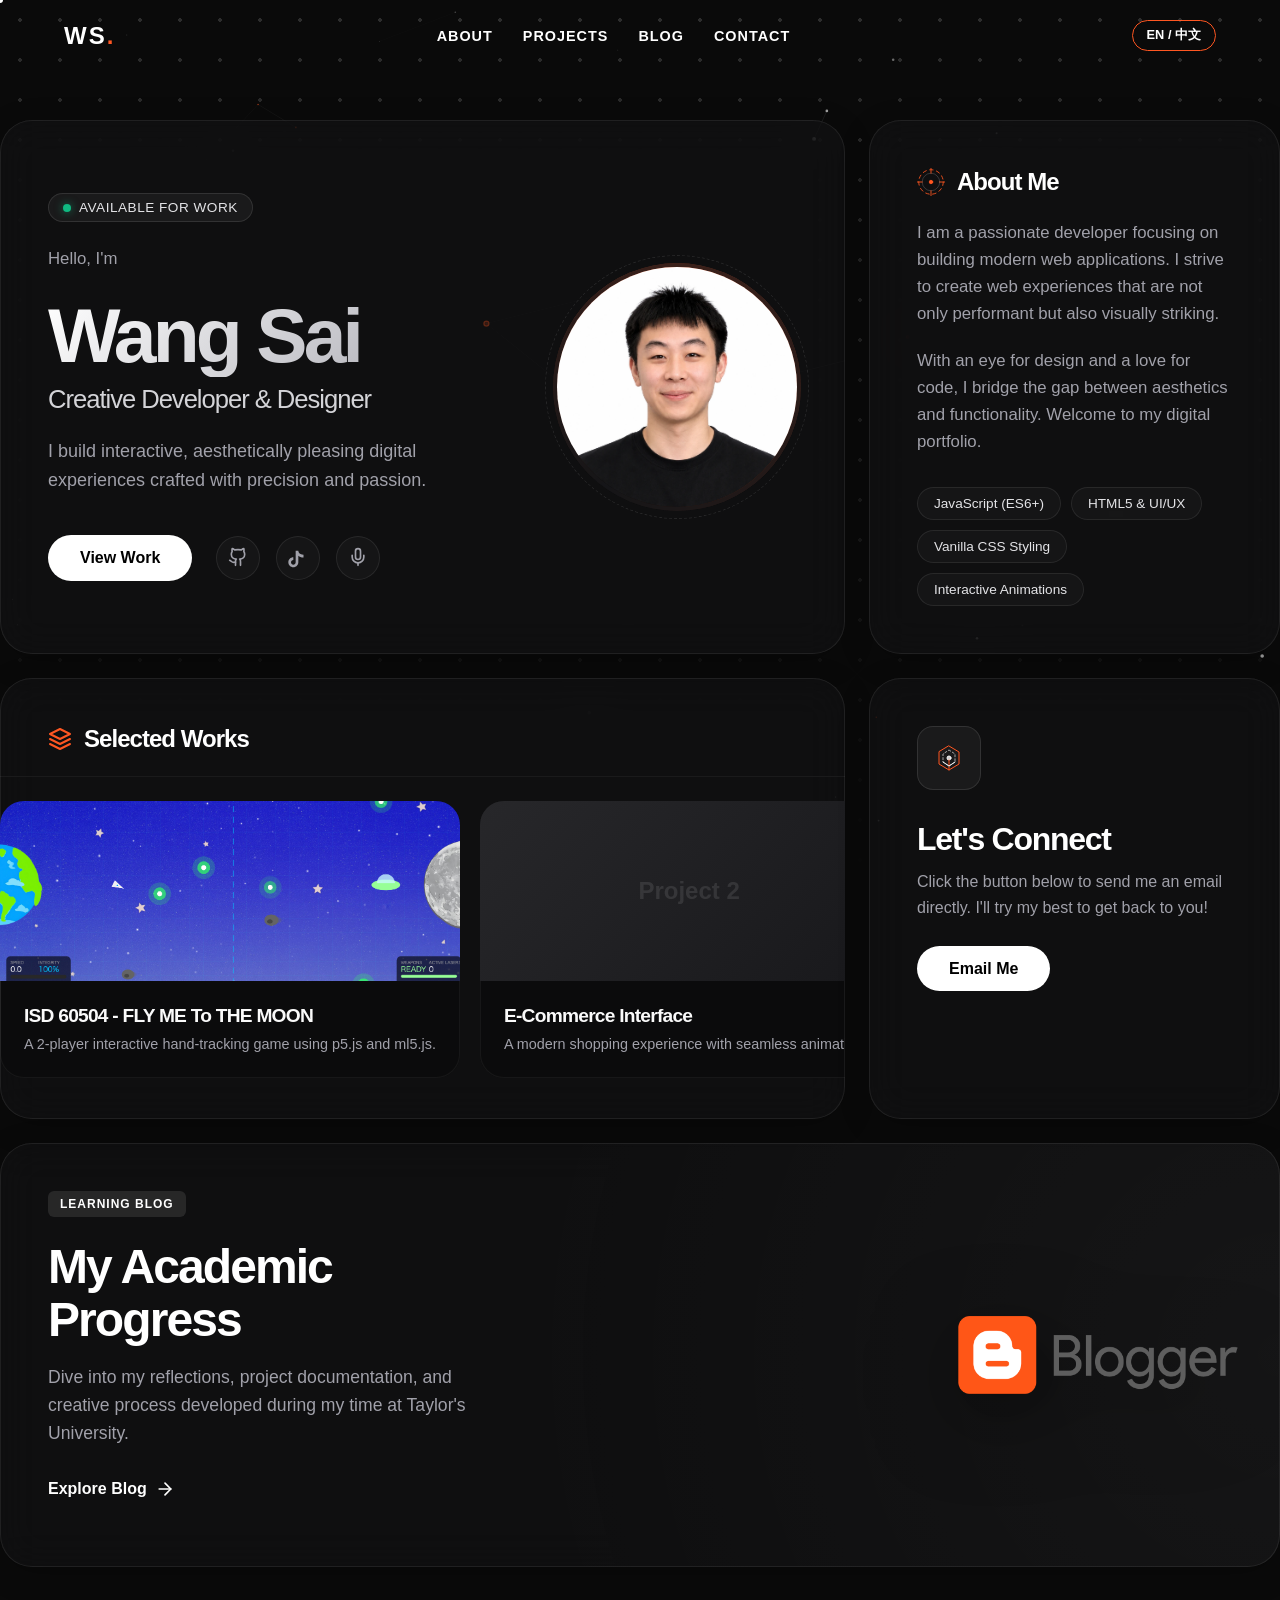
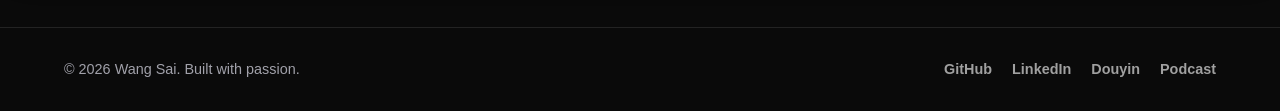
==== commit 11d03ff5: "Use my own photo as the hero avatar - Add Images/avatar-photo.webp (white-background portrait) and s" ====
--- a/index.html
+++ b/index.html
@@ -98,7 +98,7 @@
                     <div class="premium-avatar-container reveal">
                         <div class="avatar-ring-1"></div>
                         <div class="avatar-ring-2"></div>
-                        <img src="Images/avatar-pixel.svg" alt="Pixel-art avatar of Wang Sai" class="premium-avatar-img">
+                        <img src="Images/avatar-photo.webp" alt="Wang Sai Profile" class="premium-avatar-img">
                     </div>
                 </div>
             </section>
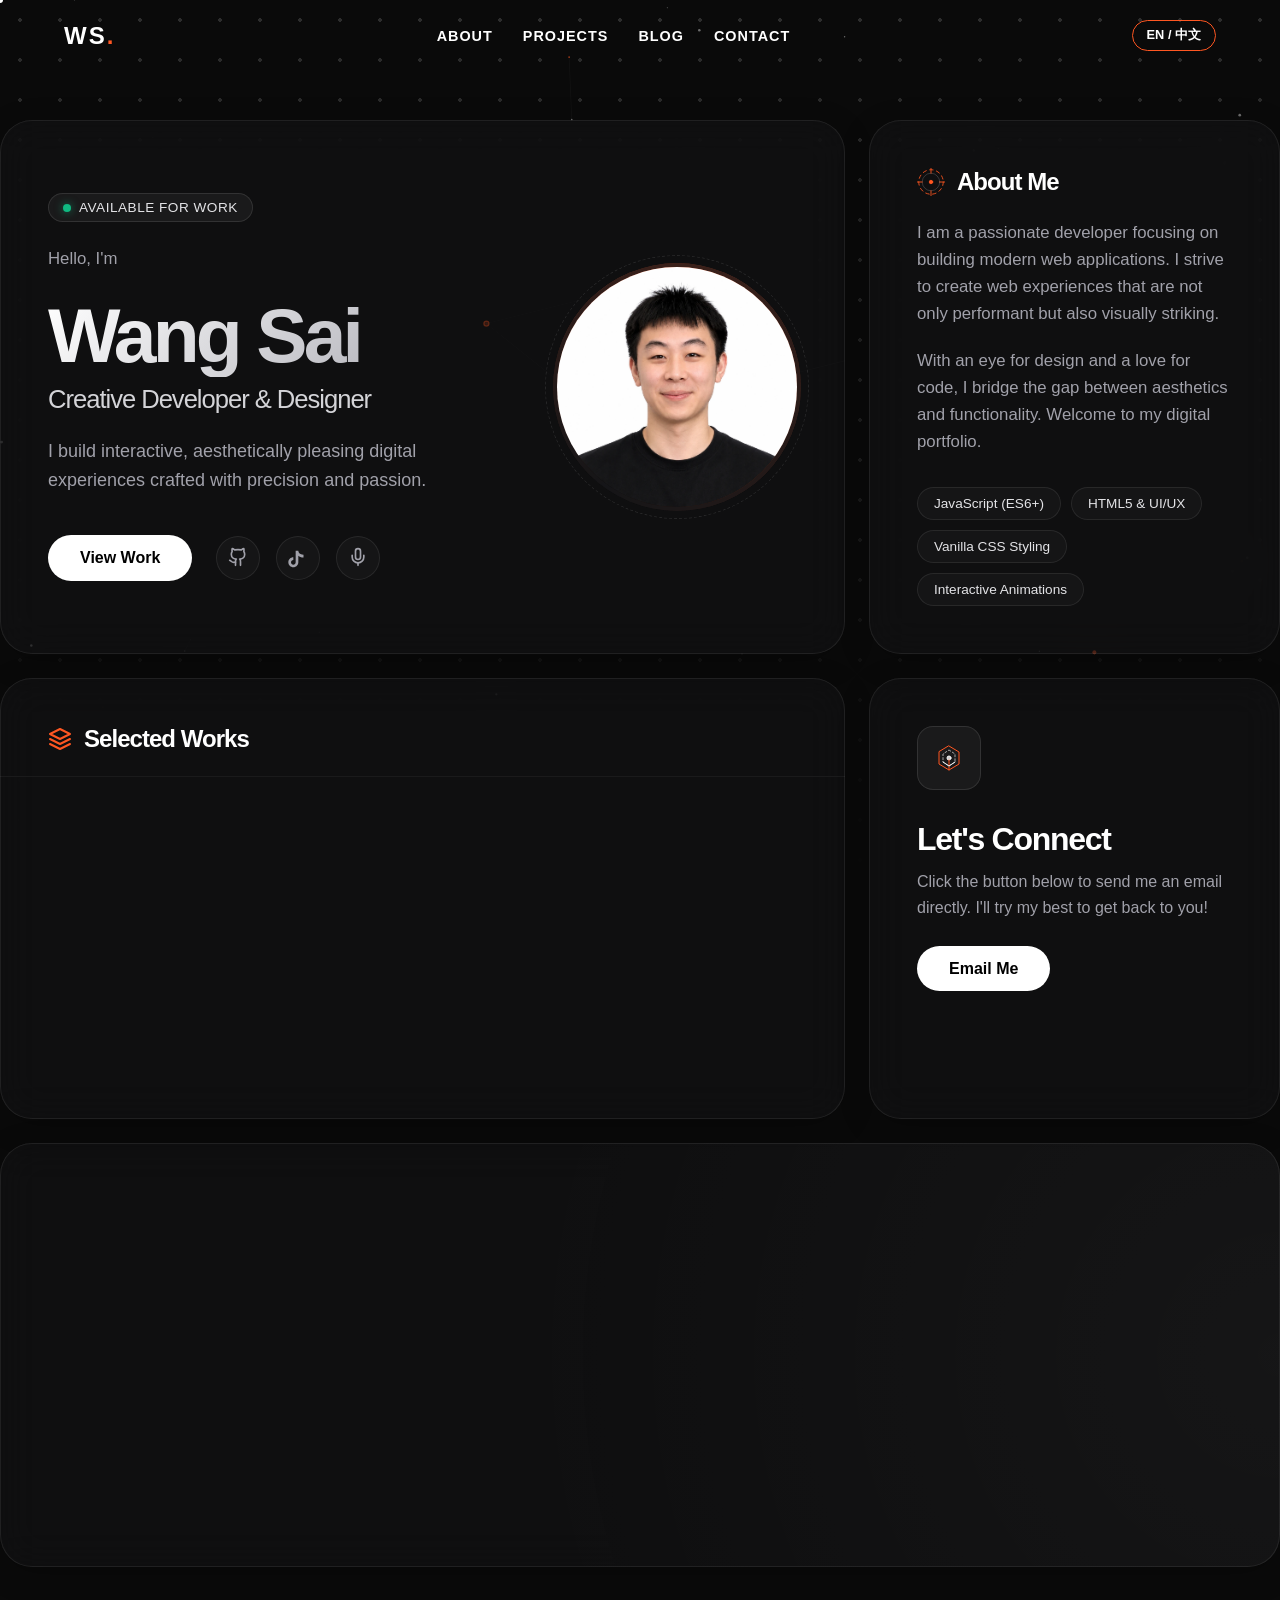
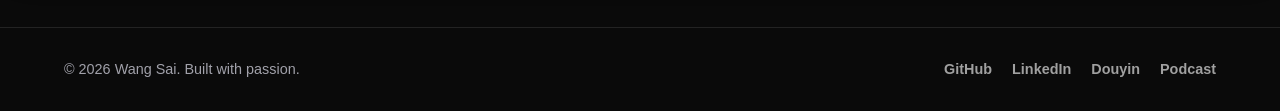
==== commit 5ed3f19d: "Tidy the repository layout Rename folders and files to lowercase names with hyphens and no spaces, a" ====
--- a/index.html
+++ b/index.html
@@ -98,7 +98,7 @@
                     <div class="premium-avatar-container reveal">
                         <div class="avatar-ring-1"></div>
                         <div class="avatar-ring-2"></div>
-                        <img src="Images/avatar-photo.webp" alt="Wang Sai Profile" class="premium-avatar-img">
+                        <img src="images/avatar-photo.webp" alt="Wang Sai Profile" class="premium-avatar-img">
                     </div>
                 </div>
             </section>
@@ -144,9 +144,9 @@
                     
                     <div class="bento-projects-scroll reveal">
                         <!-- Project 1 -->
-                        <a href="project1.html" class="bento-project-item">
+                        <a href="lighting-design.html" class="bento-project-item">
                             <div class="project-img-wrapper">
-                                <div class="project-img" style="background-image: url('Images/project1-gameplay.jpg');"></div>
+                                <div class="project-img" style="background-image: url('images/lighting-design-cover.jpg');"></div>
                             </div>
                             <div class="project-info">
                                 <h3 data-i18n="project_1_title">ISD 60504 - FLY ME To THE MOON</h3>
@@ -226,7 +226,7 @@
                     <span class="bento-link" data-i18n="bento_link">Explore Blog <svg width="20" height="20" viewBox="0 0 24 24" fill="none" stroke="currentColor" stroke-width="2" stroke-linecap="round" stroke-linejoin="round" pointer-events="none"><line x1="5" y1="12" x2="19" y2="12"></line><polyline points="12 5 19 12 12 19"></polyline></svg></span>
                 </div>
                 <div class="bento-visual reveal">
-                    <img src="Images/Blogger-Logo.png" alt="Blogger Logo" class="premium-blogger-logo">
+                    <img src="images/blogger-logo.png" alt="Blogger Logo" class="premium-blogger-logo">
                 </div>
             </section>
 
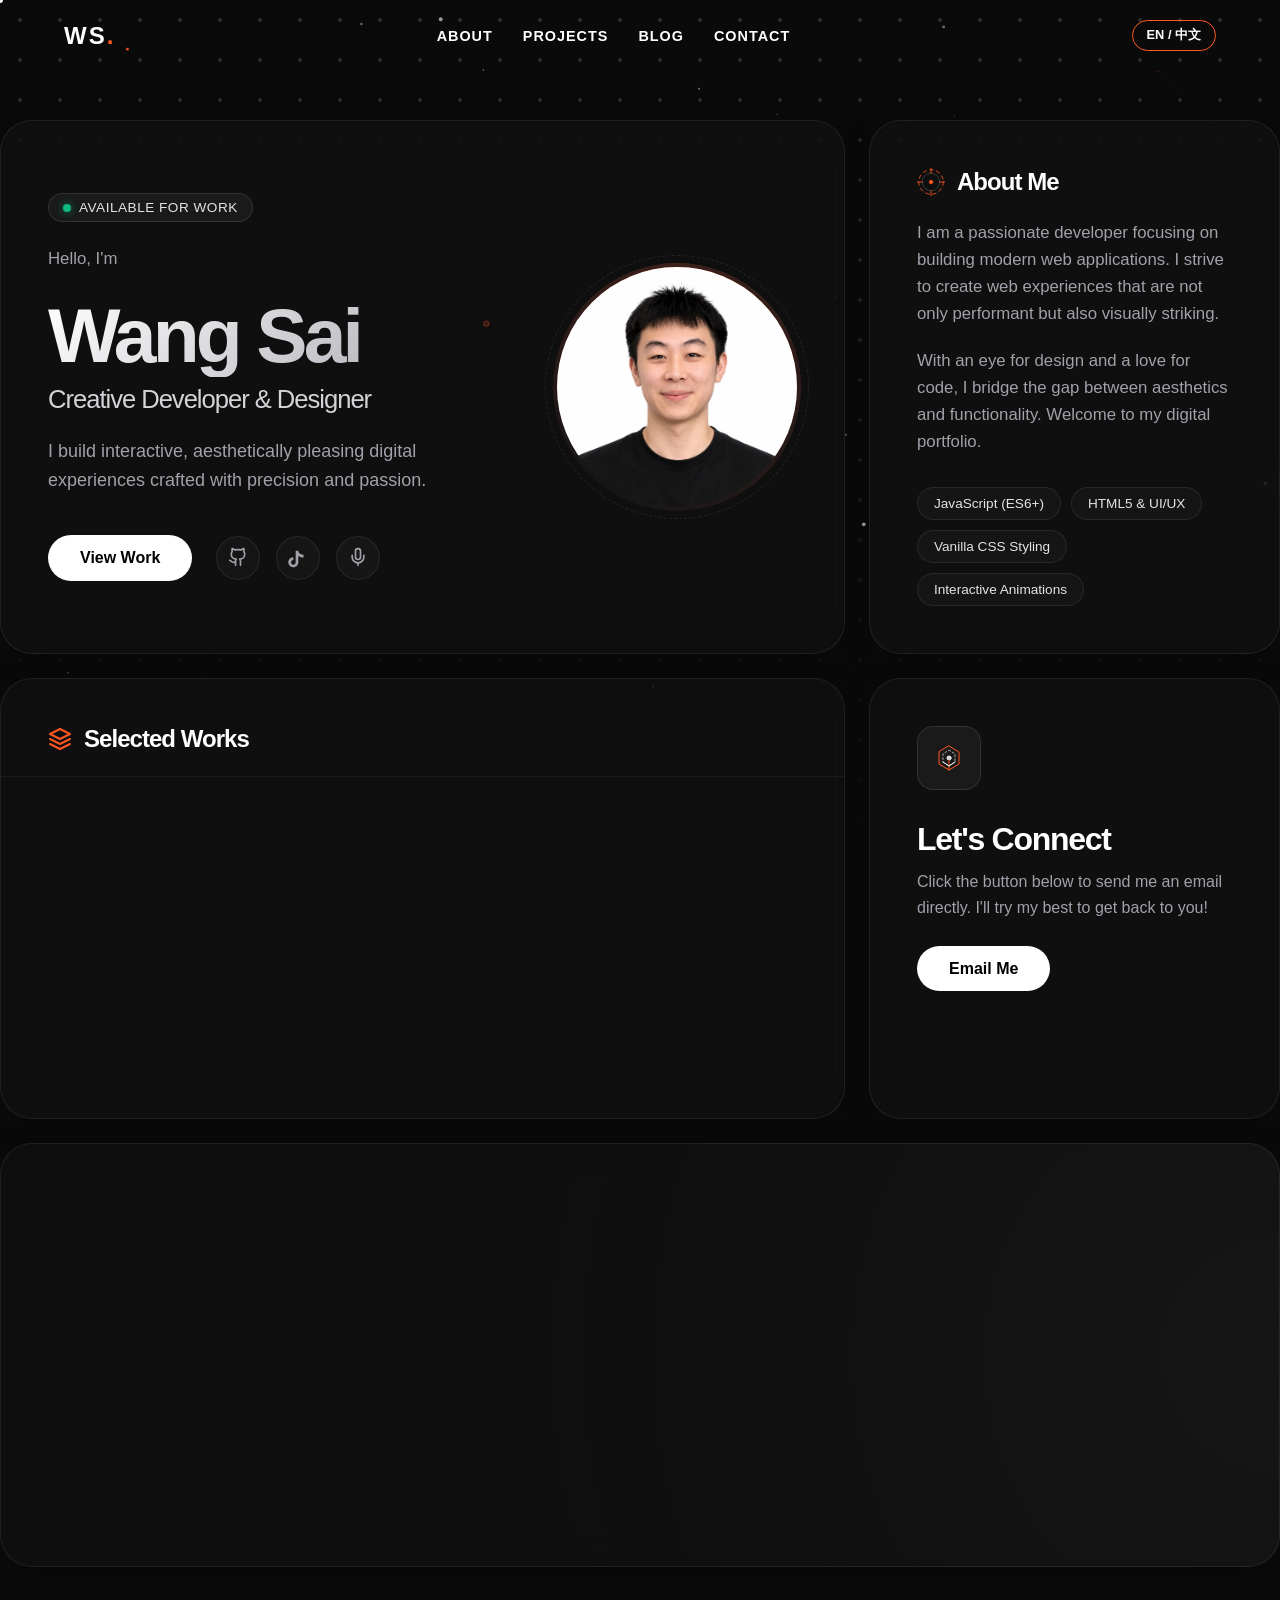
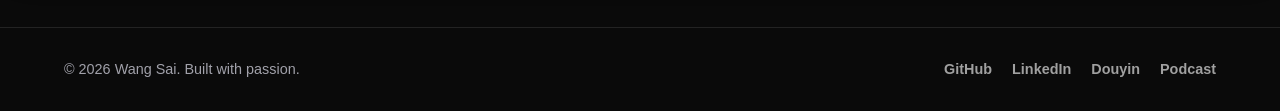
==== commit dc5f3cae: "Add ChoraNomad 3D room prototype to Selected Works Replace the Project 2 placeholder card with the C" ====
--- a/index.html
+++ b/index.html
@@ -161,13 +161,13 @@
                         </a>
 
                         <!-- Project 2 -->
-                        <a href="#" class="bento-project-item">
+                        <a href="projects/choranomad-3d/index.html" class="bento-project-item">
                             <div class="project-img-wrapper">
-                                <div class="project-img text-placeholder" data-i18n="project_img2">Project 2</div>
+                                <div class="project-img" style="background-image: url('images/choranomad-cover.jpg');"></div>
                             </div>
                             <div class="project-info">
-                                <h3 data-i18n="project_2_title">E-Commerce Interface</h3>
-                                <p data-i18n="project_2_desc">A modern shopping experience with seamless animations.</p>
+                                <h3 data-i18n="project_2_title">ChoraNomad - 3D Room Prototype</h3>
+                                <p data-i18n="project_2_desc">A Three.js prototype of a street-side glass work room: book, pay, enter with a QR code and join a video call in 3D.</p>
                                 <div class="project-arrow">
                                     <svg width="16" height="16" viewBox="0 0 24 24" fill="none" stroke="currentColor" stroke-width="2" stroke-linecap="round" stroke-linejoin="round">
                                         <line x1="5" y1="12" x2="19" y2="12"></line>
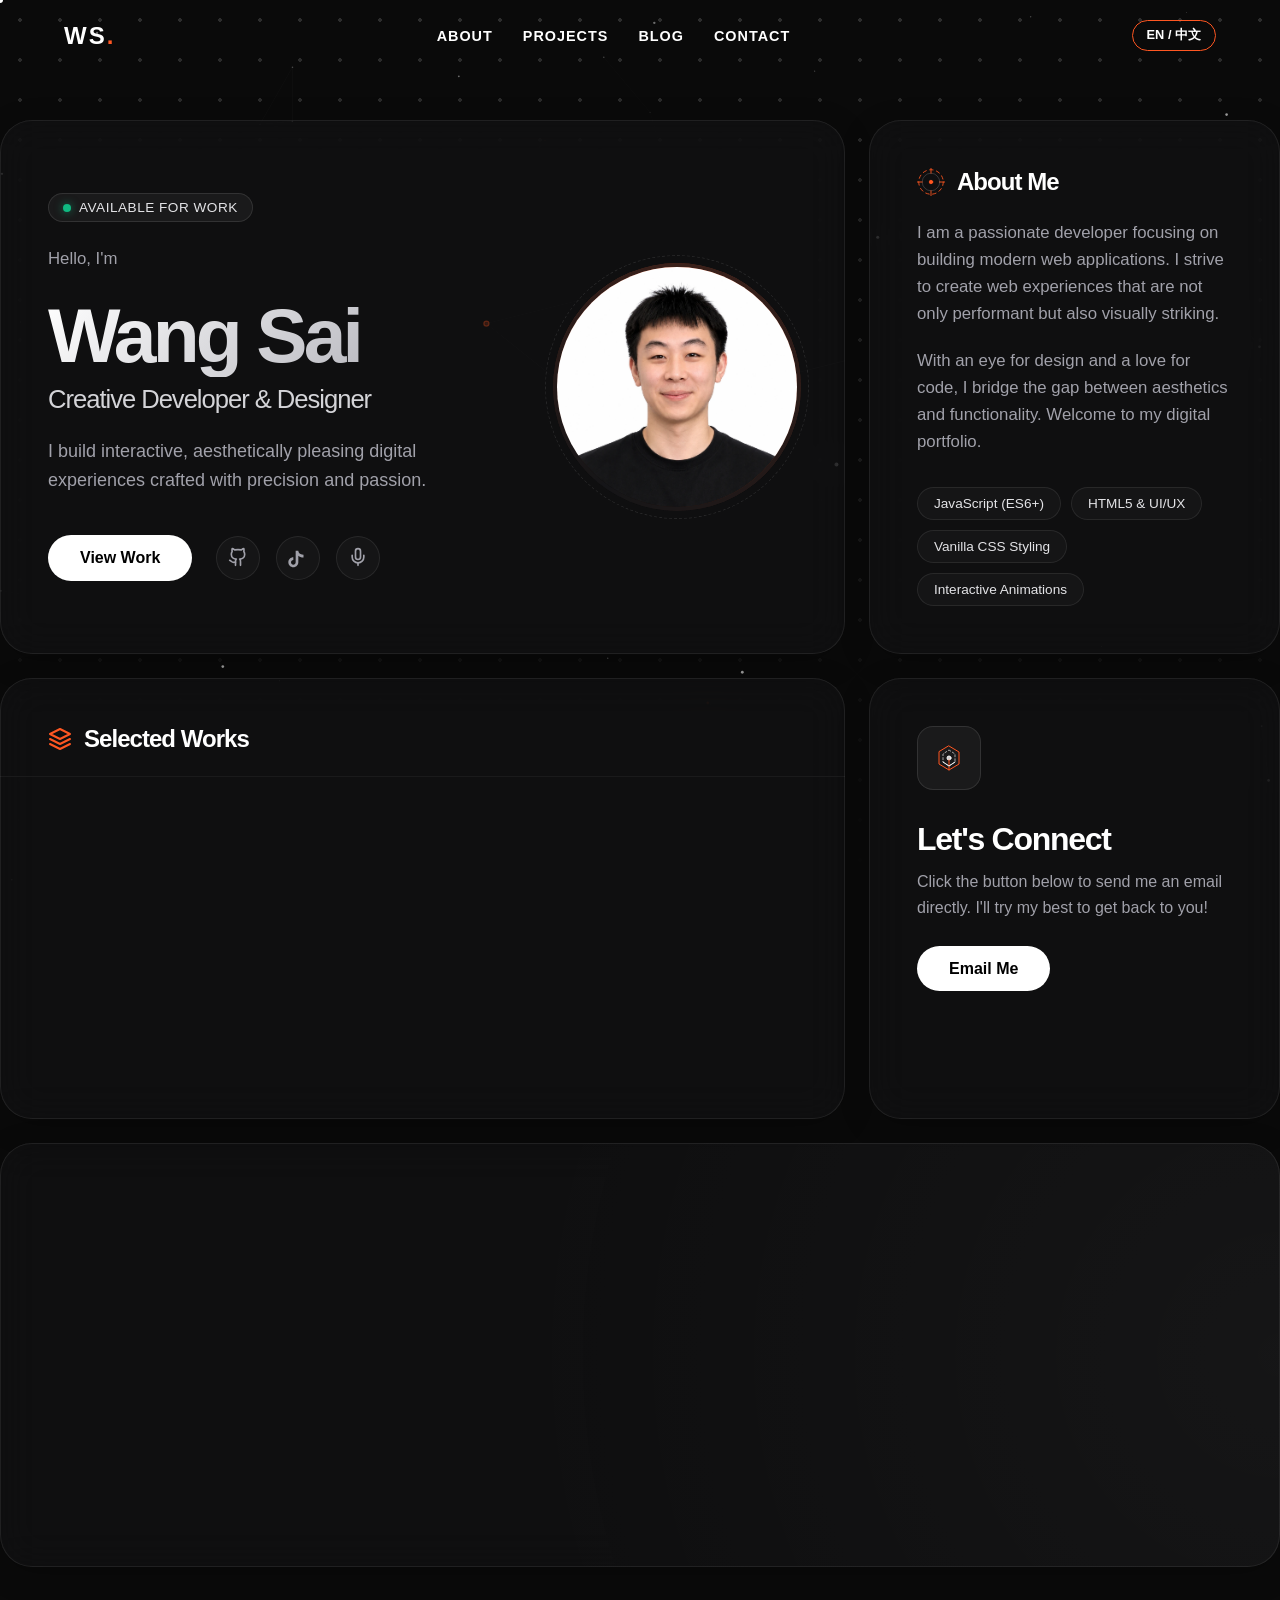
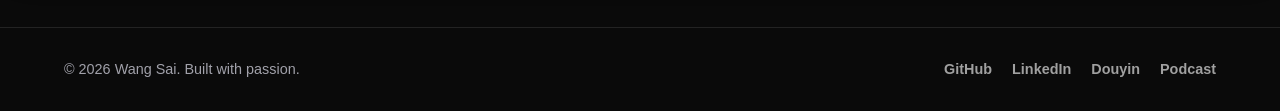
==== commit cfea41f3: "Add AutoFigma-AppDesign as a project New project page autofigma-appdesign.html (overview, workflow, " ====
--- a/index.html
+++ b/index.html
@@ -178,13 +178,13 @@
                         </a>
 
                         <!-- Project 3 -->
-                        <a href="#" class="bento-project-item">
+                        <a href="autofigma-appdesign.html" class="bento-project-item">
                             <div class="project-img-wrapper">
-                                <div class="project-img text-placeholder" data-i18n="project_img3">Project 3</div>
+                                <div class="project-img" style="background-image: url('images/autofigma-cover.webp');"></div>
                             </div>
                             <div class="project-info">
-                                <h3 data-i18n="project_3_title">Immersive Landing Page</h3>
-                                <p data-i18n="project_3_desc">An interactive product landing page using web technologies.</p>
+                                <h3 data-i18n="project_3_title">AutoFigma-AppDesign</h3>
+                                <p data-i18n="project_3_desc">A Claude Code skill that designs a whole iOS app in Figma from real Behance references, without the “AI look”.</p>
                                 <div class="project-arrow">
                                     <svg width="16" height="16" viewBox="0 0 24 24" fill="none" stroke="currentColor" stroke-width="2" stroke-linecap="round" stroke-linejoin="round">
                                         <line x1="5" y1="12" x2="19" y2="12"></line>
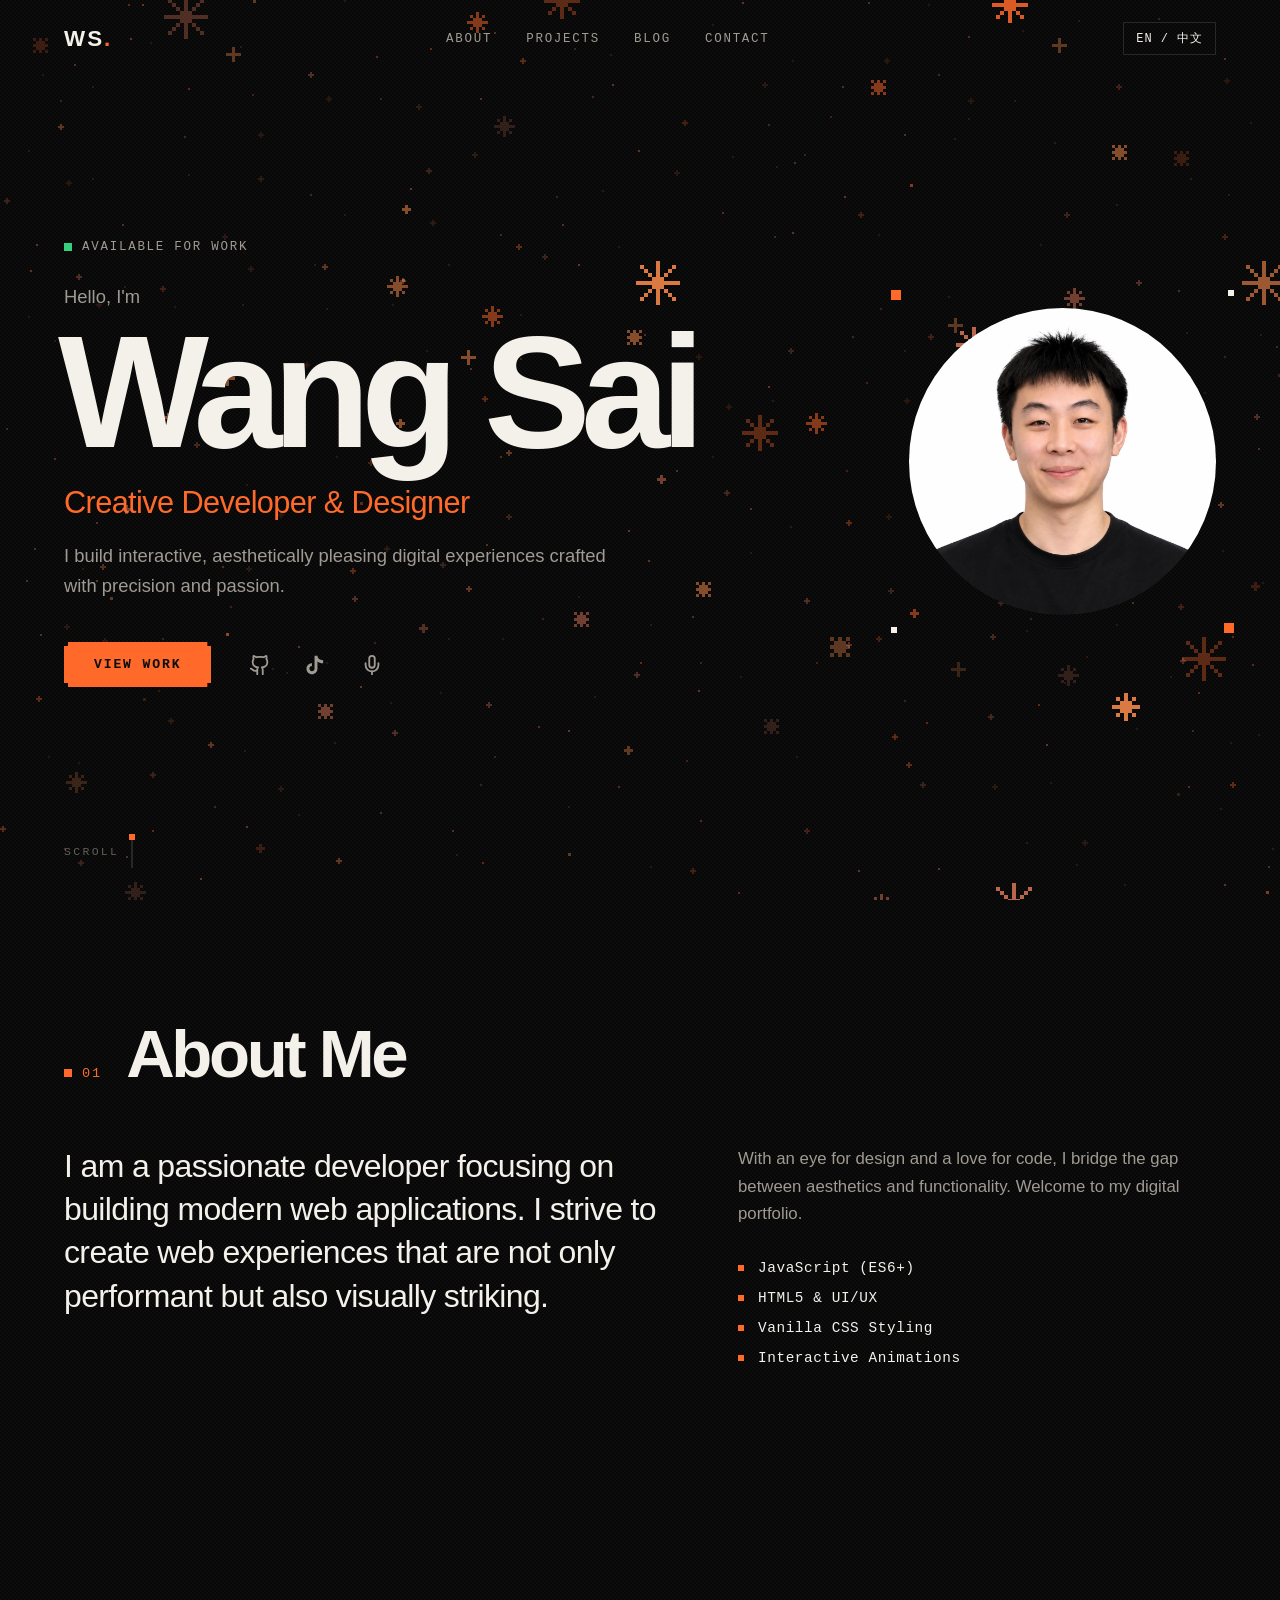
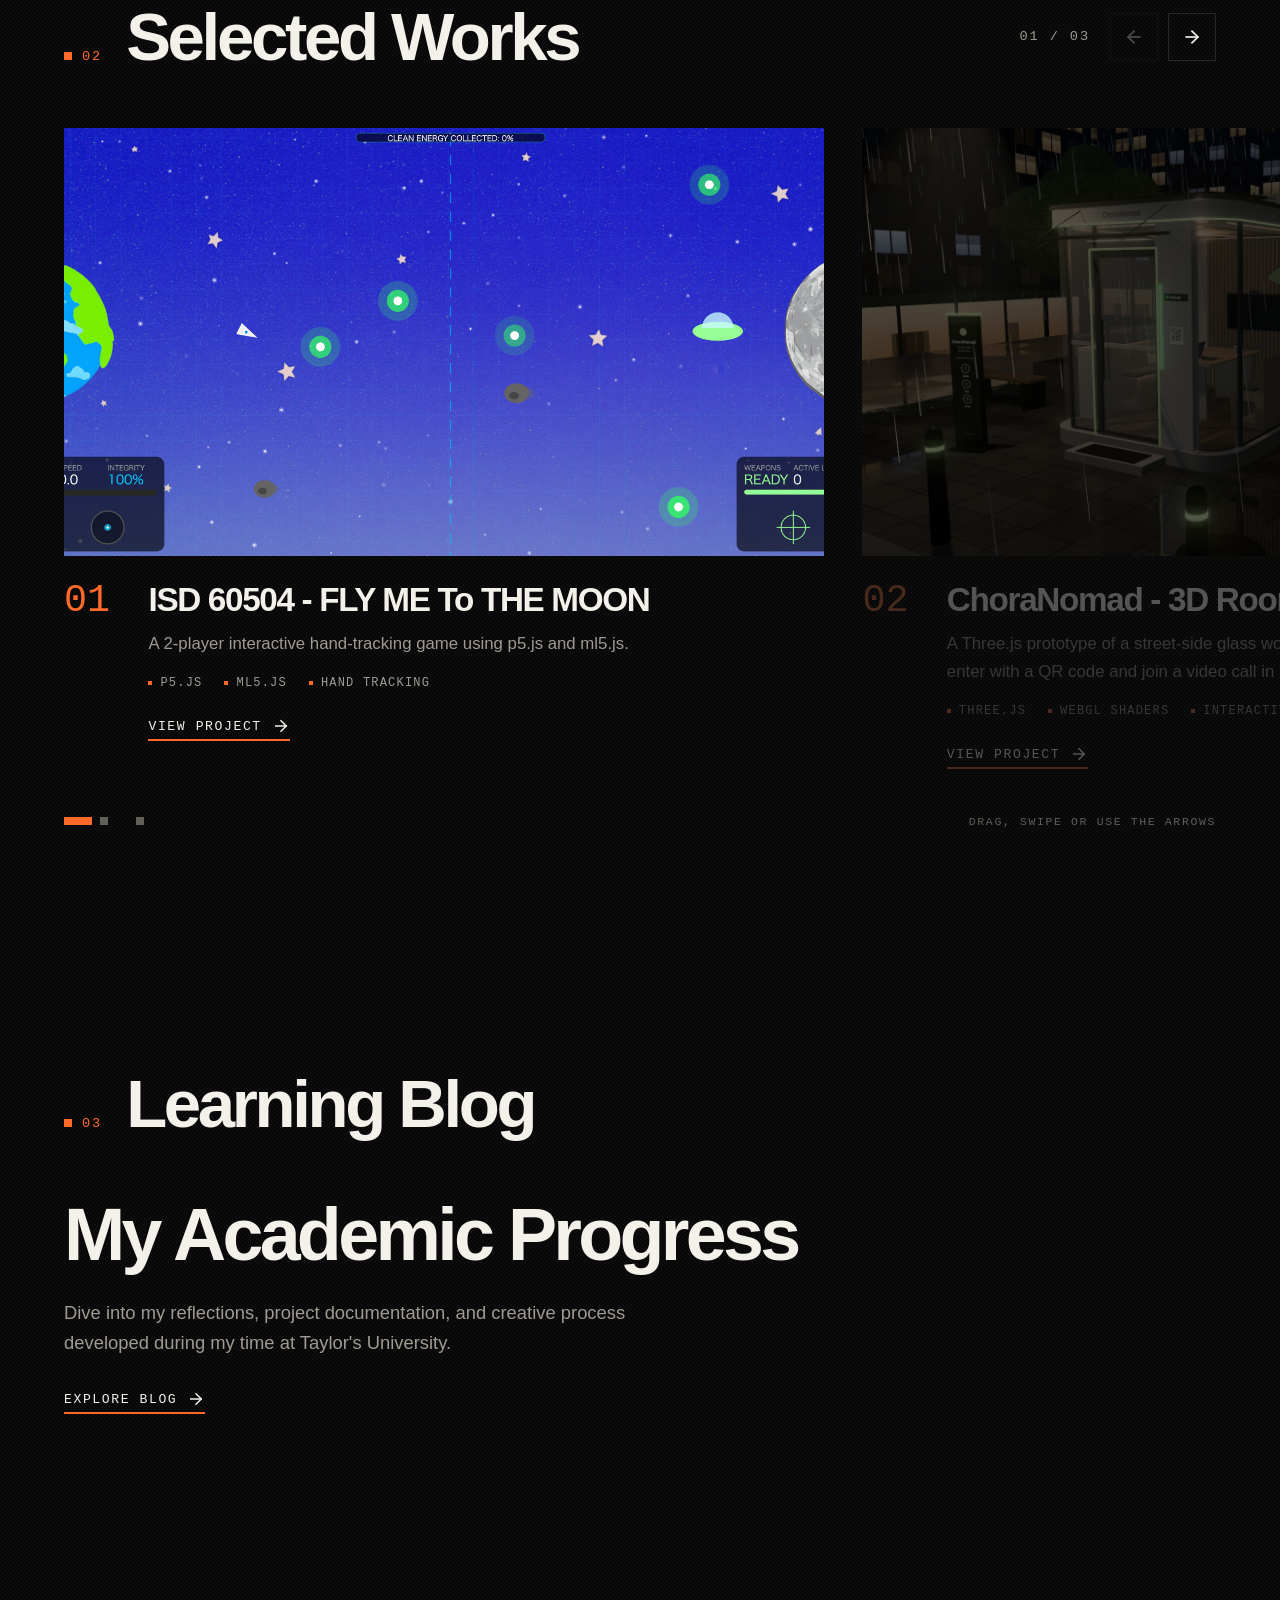
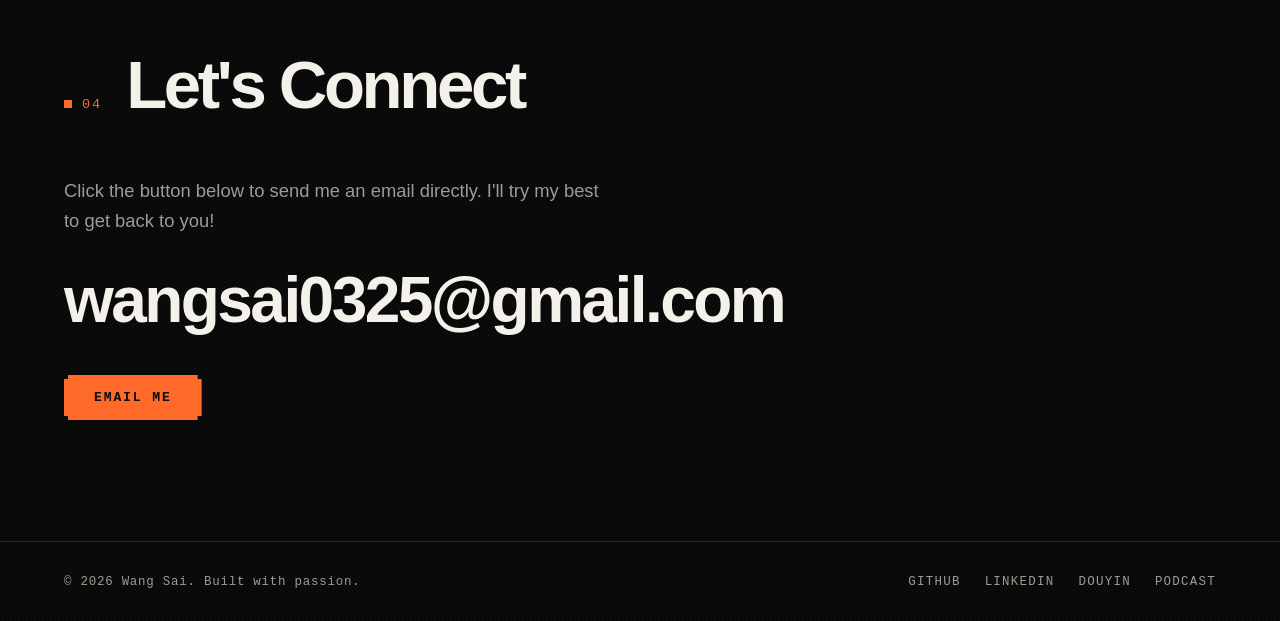
==== commit 9ab8bf49: "Restyle the portfolio: pixel-spark background, no cards, projects carousel - Replace the bento card " ====
--- a/index.html
+++ b/index.html
@@ -8,9 +8,11 @@
     <link rel="stylesheet" href="styles.css">
 </head>
 <body>
-    <!-- Background Grid Pattern -->
-    <div class="bg-grid"></div>
-    <canvas id="bg-particles"></canvas>
+    <!-- Background: pixel-art sparks drawn by app.js, in three depth layers that drift as you scroll -->
+    <canvas id="pixel-field" aria-hidden="true"></canvas>
+
+    <!-- Scroll progress -->
+    <div class="scroll-progress" id="scrollProgress" aria-hidden="true"></div>
 
     <!-- Custom Cursor -->
     <div class="cursor-dot" id="cursorDot"></div>
@@ -37,200 +39,165 @@
         </div>
     </header>
 
-    <main>
-        <div class="bento-global-grid">
-            
-            <!-- Hero Section -->
-            <section id="hero" class="bento-card bento-hero">
-                <!-- Hero Abstract Node Graph Background -->
-                <svg class="hero-node-bg" viewBox="0 0 800 600" fill="none" xmlns="http://www.w3.org/2000/svg">
-                    <g stroke="rgba(255,255,255,0.04)" stroke-width="1.5">
-                        <line x1="100" y1="200" x2="300" y2="150" />
-                        <line x1="300" y1="150" x2="500" y2="300" />
-                        <line x1="500" y1="300" x2="700" y2="250" />
-                        <line x1="300" y1="150" x2="350" y2="400" />
-                        <line x1="350" y1="400" x2="500" y2="300" />
-                        <line x1="100" y1="200" x2="350" y2="400" />
-                    </g>
-                    <g fill="rgba(255,87,34,0.3)" stroke="rgba(255,87,34,0.6)" stroke-width="2">
-                        <circle cx="100" cy="200" r="4" class="node-pulse" style="animation-delay: 0s" />
-                        <circle cx="300" cy="150" r="6" class="node-pulse" style="animation-delay: 1s" />
-                        <circle cx="500" cy="300" r="5" class="node-pulse" style="animation-delay: 0.5s" />
-                        <circle cx="700" cy="250" r="4" class="node-pulse" style="animation-delay: 1.5s" />
-                        <circle cx="350" cy="400" r="6" class="node-pulse" style="animation-delay: 2s" />
-                    </g>
-                </svg>
-                <div class="bento-content hero-bento-split">
-                    <div class="hero-text">
-                        <div class="status-badge reveal">
-                            <div class="status-dot"></div>
-                            <span class="status-text" data-i18n="hero_status">Available for work</span>
+    <main class="page">
+
+        <!-- Hero -->
+        <section id="hero" class="hero">
+            <div class="hero-text">
+                <div class="status-badge reveal">
+                    <span class="status-dot"></span>
+                    <span class="status-text" data-i18n="hero_status">Available for work</span>
+                </div>
+                <p class="greeting reveal" data-i18n="hero_greeting">Hello, I'm</p>
+                <h1 class="hero-title reveal" data-i18n="hero_name">Wang Sai</h1>
+                <h2 class="hero-subtitle reveal" data-i18n="hero_role">Creative Developer & Designer</h2>
+                <p class="hero-description reveal" data-i18n="hero_desc">I build interactive, aesthetically pleasing digital experiences crafted with precision and passion.</p>
+                <div class="hero-actions reveal">
+                    <a href="#projects" class="btn-premium effect-ripple" data-i18n="hero_btn_work">View Work</a>
+                    <div class="hero-socials">
+                        <a href="https://github.com/ws0325?tab=repositories" target="_blank" rel="noopener" class="social-link effect-bounce" title="GitHub" aria-label="GitHub">
+                            <svg width="22" height="22" viewBox="0 0 24 24" fill="none" stroke="currentColor" stroke-width="2" stroke-linecap="round" stroke-linejoin="round" pointer-events="none">
+                                <path d="M15 22v-4a4.8 4.8 0 0 0-1-3.5c3 0 6-2 6-5.5.08-1.25-.27-2.48-1-3.5.28-1.15.28-2.35 0-3.5 0 0-1 0-3 1.5-2.64-.5-5.36-.5-8 0C6 2 5 2 5 2c-.3 1.15-.3 2.35 0 3.5A5.403 5.403 0 0 0 4 9c0 3.5 3 5.5 6 5.5-.39.49-.68 1.05-.85 1.65-.17.6-.22 1.23-.15 1.85v4"></path>
+                                <path d="M9 18c-4.51 2-5-2-7-2"></path>
+                            </svg>
+                        </a>
+                        <a href="https://v.douyin.com/lZBfBaUolt0/" target="_blank" rel="noopener" class="social-link effect-bounce" title="Douyin" aria-label="Douyin">
+                            <svg width="22" height="22" viewBox="0 0 24 24" fill="currentColor" xmlns="http://www.w3.org/2000/svg" pointer-events="none">
+                                <path d="M19.7 10.1c-1.3 0-2.5-.2-3.6-.6-.9-.3-1.8-.8-2.5-1.4V16c0 3.3-2.7 6-6 6s-6-2.7-6-6 2.7-6 6-6v3.2c-1.6 0-2.8 1.3-2.8 2.8s1.3 2.8 2.8 2.8 2.8-1.3 2.8-2.8V2h3.2c.1 1.7 1.1 3.2 2.6 4 1.1.6 2.4.9 3.6.9v3.2z"/>
+                            </svg>
+                        </a>
+                        <a href="https://podcasts.apple.com/my/podcast/%E9%9A%8F%E6%9C%BA%E6%B0%94%E6%B3%A1/id1885720664" target="_blank" rel="noopener" class="social-link effect-bounce" title="Podcast" aria-label="Podcast">
+                            <svg width="22" height="22" viewBox="0 0 24 24" fill="none" stroke="currentColor" stroke-width="2" stroke-linecap="round" stroke-linejoin="round" pointer-events="none">
+                                <path d="M12 2a3 3 0 0 0-3 3v7a3 3 0 0 0 6 0V5a3 3 0 0 0-3-3Z"></path>
+                                <path d="M19 10v2a7 7 0 0 1-14 0v-2"></path>
+                                <line x1="12" y1="19" x2="12" y2="22"></line>
+                            </svg>
+                        </a>
+                    </div>
+                </div>
+            </div>
+            <div class="hero-avatar reveal">
+                <img src="images/avatar-photo.webp" alt="Wang Sai Profile" class="hero-avatar-img">
+            </div>
+            <a href="#about" class="scroll-cue" aria-label="Scroll down">
+                <span data-i18n="hero_scroll">Scroll</span>
+                <i></i>
+            </a>
+        </section>
+
+        <!-- About -->
+        <section id="about" class="section">
+            <header class="section-head reveal">
+                <span class="section-index">01</span>
+                <h2 data-i18n="about_title">About Me</h2>
+            </header>
+            <div class="about-body">
+                <p class="about-lead reveal" data-i18n="about_p1">I am a passionate developer focusing on building modern web applications. I strive to create web experiences that are not only performant but also visually striking.</p>
+                <div class="about-side">
+                    <p class="reveal" data-i18n="about_p2">With an eye for design and a love for code, I bridge the gap between aesthetics and functionality. Welcome to my digital portfolio.</p>
+                    <ul class="skills-list reveal">
+                        <li data-i18n="skill_1">JavaScript (ES6+)</li>
+                        <li data-i18n="skill_2">HTML5 & UI/UX</li>
+                        <li data-i18n="skill_3">Vanilla CSS Styling</li>
+                        <li data-i18n="skill_4">Interactive Animations</li>
+                    </ul>
+                </div>
+            </div>
+        </section>
+
+        <!-- Projects -->
+        <section id="projects" class="section section-projects">
+            <header class="section-head reveal">
+                <span class="section-index">02</span>
+                <h2 data-i18n="projects_title">Selected Works</h2>
+                <div class="carousel-controls">
+                    <span class="carousel-count" id="projCount" aria-live="polite">01 / 03</span>
+                    <button class="carousel-btn" id="projPrev" type="button" aria-label="Previous project">
+                        <svg width="20" height="20" viewBox="0 0 24 24" fill="none" stroke="currentColor" stroke-width="2" stroke-linecap="square" aria-hidden="true"><line x1="19" y1="12" x2="5" y2="12"></line><polyline points="12 19 5 12 12 5"></polyline></svg>
+                    </button>
+                    <button class="carousel-btn" id="projNext" type="button" aria-label="Next project">
+                        <svg width="20" height="20" viewBox="0 0 24 24" fill="none" stroke="currentColor" stroke-width="2" stroke-linecap="square" aria-hidden="true"><line x1="5" y1="12" x2="19" y2="12"></line><polyline points="12 5 19 12 12 19"></polyline></svg>
+                    </button>
+                </div>
+            </header>
+
+            <div class="carousel reveal" id="projCarousel" tabindex="0" role="region" aria-roledescription="carousel" aria-label="Selected works">
+                <article class="slide" aria-roledescription="slide">
+                    <a href="lighting-design.html" class="slide-media" tabindex="-1" aria-hidden="true">
+                        <img src="images/lighting-design-cover.jpg" alt="FLY ME To THE MOON game screen" loading="lazy" draggable="false">
+                    </a>
+                    <div class="slide-body">
+                        <span class="slide-num">01</span>
+                        <div class="slide-text">
+                            <h3 data-i18n="project_1_title">ISD 60504 - FLY ME To THE MOON</h3>
+                            <p data-i18n="project_1_desc">A 2-player interactive hand-tracking game using p5.js and ml5.js.</p>
+                            <ul class="slide-tags"><li>p5.js</li><li>ml5.js</li><li>Hand tracking</li></ul>
+                            <a href="lighting-design.html" class="text-link"><span data-i18n="project_view">View project</span> <svg width="18" height="18" viewBox="0 0 24 24" fill="none" stroke="currentColor" stroke-width="2" stroke-linecap="square" aria-hidden="true"><line x1="5" y1="12" x2="19" y2="12"></line><polyline points="12 5 19 12 12 19"></polyline></svg></a>
                         </div>
-                        <p class="greeting reveal" data-i18n="hero_greeting">Hello, I'm</p>
-                        <h1 class="hero-title reveal" data-i18n="hero_name">Wang Sai</h1>
-                        <h2 class="hero-subtitle reveal" data-i18n="hero_role">Creative Developer & Designer</h2>
-                        <p class="hero-description reveal" data-i18n="hero_desc">I build interactive, aesthetically pleasing digital experiences crafted with precision and passion.</p>
-                        <div class="hero-actions reveal">
-                            <a href="#projects" class="btn-premium effect-ripple" data-i18n="hero_btn_work">View Work</a>
-                            <div class="hero-socials">
-                                <a href="https://github.com/ws0325?tab=repositories" target="_blank" class="social-link effect-bounce" title="GitHub">
-                                    <svg class="icon-github" width="20" height="20" viewBox="0 0 24 24" fill="none" stroke="currentColor" stroke-width="2" stroke-linecap="round" stroke-linejoin="round" pointer-events="none">
-                                        <path d="M15 22v-4a4.8 4.8 0 0 0-1-3.5c3 0 6-2 6-5.5.08-1.25-.27-2.48-1-3.5.28-1.15.28-2.35 0-3.5 0 0-1 0-3 1.5-2.64-.5-5.36-.5-8 0C6 2 5 2 5 2c-.3 1.15-.3 2.35 0 3.5A5.403 5.403 0 0 0 4 9c0 3.5 3 5.5 6 5.5-.39.49-.68 1.05-.85 1.65-.17.6-.22 1.23-.15 1.85v4"></path>
-                                        <path d="M9 18c-4.51 2-5-2-7-2"></path>
-                                    </svg>
-                                </a>
-                                <a href="https://v.douyin.com/lZBfBaUolt0/" target="_blank" class="social-link effect-bounce" title="Douyin">
-                                    <svg class="icon-douyin" width="20" height="20" viewBox="0 0 24 24" fill="currentColor" xmlns="http://www.w3.org/2000/svg" pointer-events="none">
-                                        <path d="M19.7 10.1c-1.3 0-2.5-.2-3.6-.6-.9-.3-1.8-.8-2.5-1.4V16c0 3.3-2.7 6-6 6s-6-2.7-6-6 2.7-6 6-6v3.2c-1.6 0-2.8 1.3-2.8 2.8s1.3 2.8 2.8 2.8 2.8-1.3 2.8-2.8V2h3.2c.1 1.7 1.1 3.2 2.6 4 1.1.6 2.4.9 3.6.9v3.2z"/>
-                                    </svg>
-                                </a>
-                                <a href="https://podcasts.apple.com/my/podcast/%E9%9A%8F%E6%9C%BA%E6%B0%94%E6%B3%A1/id1885720664" target="_blank" class="social-link effect-bounce" title="Podcast">
-                                    <svg class="icon-podcast" width="20" height="20" viewBox="0 0 24 24" fill="none" stroke="currentColor" stroke-width="2" stroke-linecap="round" stroke-linejoin="round" pointer-events="none">
-                                        <path d="M12 2a3 3 0 0 0-3 3v7a3 3 0 0 0 6 0V5a3 3 0 0 0-3-3Z"></path>
-                                        <path d="M19 10v2a7 7 0 0 1-14 0v-2"></path>
-                                        <line x1="12" y1="19" x2="12" y2="22"></line>
-                                    </svg>
-                                </a>
-                            </div>
+                    </div>
+                </article>
+                <article class="slide" aria-roledescription="slide">
+                    <a href="projects/choranomad-3d/index.html" class="slide-media" tabindex="-1" aria-hidden="true">
+                        <img src="images/choranomad-cover.jpg" alt="ChoraNomad glass work room on a rainy night street" loading="lazy" draggable="false">
+                    </a>
+                    <div class="slide-body">
+                        <span class="slide-num">02</span>
+                        <div class="slide-text">
+                            <h3 data-i18n="project_2_title">ChoraNomad - 3D Room Prototype</h3>
+                            <p data-i18n="project_2_desc">A Three.js prototype of a street-side glass work room on a rainy night: book, pay, enter with a QR code and join a video call in 3D.</p>
+                            <ul class="slide-tags"><li>Three.js</li><li>WebGL shaders</li><li>Interactive 3D</li></ul>
+                            <a href="projects/choranomad-3d/index.html" class="text-link"><span data-i18n="project_view">View project</span> <svg width="18" height="18" viewBox="0 0 24 24" fill="none" stroke="currentColor" stroke-width="2" stroke-linecap="square" aria-hidden="true"><line x1="5" y1="12" x2="19" y2="12"></line><polyline points="12 5 19 12 12 19"></polyline></svg></a>
                         </div>
                     </div>
-                    <!-- Premium Avatar Ring -->
-                    <div class="premium-avatar-container reveal">
-                        <div class="avatar-ring-1"></div>
-                        <div class="avatar-ring-2"></div>
-                        <img src="images/avatar-photo.webp" alt="Wang Sai Profile" class="premium-avatar-img">
-                    </div>
-                </div>
-            </section>
-
-            <!-- About Section -->
-            <section id="about" class="bento-card bento-about">
-                <div class="bento-content">
-                    <div class="bento-header reveal">
-                        <!-- Cyber Radar Abstract SVG -->
-                        <svg class="about-radar-icon" width="28" height="28" viewBox="0 0 64 64" fill="none" stroke="var(--accent-primary)" stroke-width="2" stroke-linecap="round" stroke-linejoin="round">
-                            <circle cx="32" cy="32" r="28" stroke-dasharray="8 8" class="spin-slow"></circle>
-                            <circle cx="32" cy="32" r="20" stroke-width="1" stroke="rgba(255,255,255,0.4)"></circle>
-                            <circle cx="32" cy="32" r="4" fill="var(--accent-primary)"></circle>
-                            <line x1="32" y1="0" x2="32" y2="12"></line>
-                            <line x1="32" y1="52" x2="32" y2="64"></line>
-                            <line x1="0" y1="32" x2="12" y2="32"></line>
-                            <line x1="52" y1="32" x2="64" y2="32"></line>
-                        </svg>
-                        <h2 data-i18n="about_title">About Me</h2>
-                    </div>
-                    <p class="reveal" data-i18n="about_p1">I am a passionate developer focusing on building modern web applications. I strive to create web experiences that are not only performant but also visually striking.</p>
-                    <p class="reveal" data-i18n="about_p2">With an eye for design and a love for code, I bridge the gap between aesthetics and functionality. Welcome to my digital portfolio.</p>
-                    <div class="skills-pills reveal">
-                        <span class="skill-pill" data-i18n="skill_1">JavaScript (ES6+)</span>
-                        <span class="skill-pill" data-i18n="skill_2">HTML5 & UI/UX</span>
-                        <span class="skill-pill" data-i18n="skill_3">Vanilla CSS Styling</span>
-                        <span class="skill-pill" data-i18n="skill_4">Interactive Animations</span>
-                    </div>
-                </div>
-            </section>
-
-            <!-- Projects Section -->
-            <section id="projects" class="bento-card bento-projects">
-                <div class="bento-content">
-                    <div class="bento-header reveal" style="padding: 48px 48px 24px 48px; border-bottom: 1px solid rgba(255,255,255,0.05); margin-bottom: 24px;">
-                        <svg width="24" height="24" viewBox="0 0 24 24" fill="none" stroke="var(--accent-primary)" stroke-width="2" stroke-linecap="round" stroke-linejoin="round">
-                            <polygon points="12 2 2 7 12 12 22 7 12 2"></polygon>
-                            <polyline points="2 17 12 22 22 17"></polyline>
-                            <polyline points="2 12 12 17 22 12"></polyline>
-                        </svg>
-                        <h2 data-i18n="projects_title">Selected Works</h2>
-                    </div>
-                    
-                    <div class="bento-projects-scroll reveal">
-                        <!-- Project 1 -->
-                        <a href="lighting-design.html" class="bento-project-item">
-                            <div class="project-img-wrapper">
-                                <div class="project-img" style="background-image: url('images/lighting-design-cover.jpg');"></div>
-                            </div>
-                            <div class="project-info">
-                                <h3 data-i18n="project_1_title">ISD 60504 - FLY ME To THE MOON</h3>
-                                <p data-i18n="project_1_desc">A 2-player interactive hand-tracking game using p5.js and ml5.js.</p>
-                                <div class="project-arrow">
-                                    <svg width="16" height="16" viewBox="0 0 24 24" fill="none" stroke="currentColor" stroke-width="2" stroke-linecap="round" stroke-linejoin="round">
-                                        <line x1="5" y1="12" x2="19" y2="12"></line>
-                                        <polyline points="12 5 19 12 12 19"></polyline>
-                                    </svg>
-                                </div>
-                            </div>
-                        </a>
-
-                        <!-- Project 2 -->
-                        <a href="projects/choranomad-3d/index.html" class="bento-project-item">
-                            <div class="project-img-wrapper">
-                                <div class="project-img" style="background-image: url('images/choranomad-cover.jpg');"></div>
-                            </div>
-                            <div class="project-info">
-                                <h3 data-i18n="project_2_title">ChoraNomad - 3D Room Prototype</h3>
-                                <p data-i18n="project_2_desc">A Three.js prototype of a street-side glass work room: book, pay, enter with a QR code and join a video call in 3D.</p>
-                                <div class="project-arrow">
-                                    <svg width="16" height="16" viewBox="0 0 24 24" fill="none" stroke="currentColor" stroke-width="2" stroke-linecap="round" stroke-linejoin="round">
-                                        <line x1="5" y1="12" x2="19" y2="12"></line>
-                                        <polyline points="12 5 19 12 12 19"></polyline>
-                                    </svg>
-                                </div>
-                            </div>
-                        </a>
-
-                        <!-- Project 3 -->
-                        <a href="autofigma-appdesign.html" class="bento-project-item">
-                            <div class="project-img-wrapper">
-                                <div class="project-img" style="background-image: url('images/autofigma-cover.webp');"></div>
-                            </div>
-                            <div class="project-info">
-                                <h3 data-i18n="project_3_title">AutoFigma-AppDesign</h3>
-                                <p data-i18n="project_3_desc">A Claude Code skill that designs a whole iOS app in Figma from real Behance references, without the “AI look”.</p>
-                                <div class="project-arrow">
-                                    <svg width="16" height="16" viewBox="0 0 24 24" fill="none" stroke="currentColor" stroke-width="2" stroke-linecap="round" stroke-linejoin="round">
-                                        <line x1="5" y1="12" x2="19" y2="12"></line>
-                                        <polyline points="12 5 19 12 12 19"></polyline>
-                                    </svg>
-                                </div>
-                            </div>
-                        </a>
-                    </div>
-                </div>
-            </section>
-
-            <!-- Contact Section -->
-            <section id="contact" class="bento-card bento-contact">
-                <div class="bento-content reveal">
-                    <div class="contact-icon">
-                        <!-- HexData Node Abstract SVG -->
-                        <svg class="contact-hex-icon" width="32" height="32" viewBox="0 0 64 64" fill="none" stroke="currentColor" stroke-width="2" stroke-linecap="round" stroke-linejoin="round">
-                            <polygon points="32 8 52 20 52 44 32 56 12 44 12 20" class="hex-pulse" stroke="var(--accent-primary)"></polygon>
-                            <polygon points="32 16 44 24 44 40 32 48 20 40 20 24" stroke="rgba(255,255,255,0.6)" stroke-dasharray="4 4"></polygon>
-                            <circle cx="32" cy="32" r="4" fill="rgba(255,255,255,0.8)"></circle>
-                            <line x1="32" y1="36" x2="32" y2="56" stroke="var(--accent-primary)"></line>
-                            <polyline points="20 40 32 48 44 40"></polyline>
-                        </svg>
-                    </div>
-                    <h2 data-i18n="contact_title">Let's Connect</h2>
-                    <p data-i18n="contact_desc">Click the button below to send me an email directly. I'll try my best to get back to you!</p>
-                    <a href="mailto:wangsai0325@gmail.com" class="btn-premium effect-ripple" id="emailMeBtn" data-i18n="contact_submit">Email Me</a>
-                </div>
-            </section>
-
-            <!-- Blog Section -->
-            <section id="blog" class="bento-card bento-blog" onclick="window.open('https://wangsai0367388.blogspot.com/', '_blank');" style="cursor: pointer;">
-                <div class="bento-blog-bg"></div>
-                <div class="bento-content reveal">
-                    <span class="bento-badge" data-i18n="bento_badge">Learning Blog</span>
-                    <h3 data-i18n="bento_title">My Academic Progress</h3>
-                    <p data-i18n="bento_desc">Dive into my reflections, project documentation, and creative process developed during my time at Taylor's University.</p>
-                    <span class="bento-link" data-i18n="bento_link">Explore Blog <svg width="20" height="20" viewBox="0 0 24 24" fill="none" stroke="currentColor" stroke-width="2" stroke-linecap="round" stroke-linejoin="round" pointer-events="none"><line x1="5" y1="12" x2="19" y2="12"></line><polyline points="12 5 19 12 12 19"></polyline></svg></span>
-                </div>
-                <div class="bento-visual reveal">
-                    <img src="images/blogger-logo.png" alt="Blogger Logo" class="premium-blogger-logo">
-                </div>
-            </section>
-
-        </div>
+                </article>
+                <article class="slide" aria-roledescription="slide">
+                    <a href="autofigma-appdesign.html" class="slide-media" tabindex="-1" aria-hidden="true">
+                        <img src="images/autofigma-cover.webp" alt="AutoFigma-AppDesign example screens" loading="lazy" draggable="false">
+                    </a>
+                    <div class="slide-body">
+                        <span class="slide-num">03</span>
+                        <div class="slide-text">
+                            <h3 data-i18n="project_3_title">AutoFigma-AppDesign</h3>
+                            <p data-i18n="project_3_desc">A Claude Code skill that designs a whole iOS app in Figma from real Behance references, without the “AI look”.</p>
+                            <ul class="slide-tags"><li>Claude Code</li><li>Figma</li><li>Design systems</li></ul>
+                            <a href="autofigma-appdesign.html" class="text-link"><span data-i18n="project_view">View project</span> <svg width="18" height="18" viewBox="0 0 24 24" fill="none" stroke="currentColor" stroke-width="2" stroke-linecap="square" aria-hidden="true"><line x1="5" y1="12" x2="19" y2="12"></line><polyline points="12 5 19 12 12 19"></polyline></svg></a>
+                        </div>
+                    </div>
+                </article>
+            </div>
+
+            <div class="carousel-foot reveal">
+                <div class="carousel-dots" id="projDots"></div>
+                <span class="carousel-hint" data-i18n="projects_hint">Drag, swipe or use the arrows</span>
+            </div>
+        </section>
+
+        <!-- Blog -->
+        <section id="blog" class="section">
+            <header class="section-head reveal">
+                <span class="section-index">03</span>
+                <h2 data-i18n="bento_badge">Learning Blog</h2>
+            </header>
+            <a href="https://wangsai0367388.blogspot.com/" target="_blank" rel="noopener" class="blog-link reveal">
+                <h3 data-i18n="bento_title">My Academic Progress</h3>
+                <p data-i18n="bento_desc">Dive into my reflections, project documentation, and creative process developed during my time at Taylor's University.</p>
+                <span class="text-link" data-i18n="bento_link">Explore Blog <svg width="18" height="18" viewBox="0 0 24 24" fill="none" stroke="currentColor" stroke-width="2" stroke-linecap="square" aria-hidden="true"><line x1="5" y1="12" x2="19" y2="12"></line><polyline points="12 5 19 12 12 19"></polyline></svg></span>
+            </a>
+        </section>
+
+        <!-- Contact -->
+        <section id="contact" class="section section-contact">
+            <header class="section-head reveal">
+                <span class="section-index">04</span>
+                <h2 data-i18n="contact_title">Let's Connect</h2>
+            </header>
+            <p class="contact-lead reveal" data-i18n="contact_desc">Click the button below to send me an email directly. I'll try my best to get back to you!</p>
+            <a href="mailto:wangsai0325@gmail.com" class="contact-mail reveal">wangsai0325@gmail.com</a>
+            <div class="reveal">
+                <a href="mailto:wangsai0325@gmail.com" class="btn-premium effect-ripple" id="emailMeBtn" data-i18n="contact_submit">Email Me</a>
+            </div>
+        </section>
+
     </main>
 
     <!-- Footer -->
--- a/styles.css
+++ b/styles.css
@@ -1,36 +1,41 @@
-/* Reset and Base Styles */
+/* Wang Sai portfolio. Shared by the home page and the project write-up pages.
+   Look: "pixel black" page, orange pixel sparks behind everything (drawn by app.js),
+   and text set straight on the background, with no cards or panels around it. */
+
 * {
     margin: 0;
     padding: 0;
     box-sizing: border-box;
-    /* Cursor hiding is enforced via inline important tag in HTML to override all child elements */
 }
 
 :root {
-    /* Color Palette */
-    --bg-base: #0a0a0a;
-    --bg-surface: #111111;
-    --bg-surface-light: rgba(255, 255, 255, 0.05);
-
-    --accent-primary: #FF5722;
-    /* Bright Orange */
-    --accent-hover: #FF7043;
-
-    --text-primary: #ffffff;
-    --text-secondary: #a0a0a0;
-    --text-muted: #666666;
-
-    /* Typography */
-    --font-primary: -apple-system, BlinkMacSystemFont, "SF Pro Display", "SF Pro Text", "Helvetica Neue", Arial, sans-serif;
-
-    /* Spacing & Layout */
-    --section-padding: 100px 5%;
-    --glass-border: rgba(255, 255, 255, 0.1);
+    /* Colour */
+    --bg-base: #070708;
+    --ink: #f4f1ea;
+    --text-primary: #f4f1ea;
+    --text-secondary: #a09b92;
+    --text-muted: #625e58;
+    --accent-primary: #ff6a2b;
+    --accent-hover: #ff8f4d;
+    --line: rgba(255, 255, 255, 0.12);
+    --glass-border: rgba(255, 255, 255, 0.12);
+
+    /* Type */
+    --font-primary: -apple-system, BlinkMacSystemFont, "SF Pro Display", "SF Pro Text", "Helvetica Neue", "PingFang SC", "Microsoft YaHei", Arial, sans-serif;
+    --font-mono: ui-monospace, "SF Mono", "Cascadia Mono", Menlo, Consolas, "PingFang SC", monospace;
+
+    /* Layout */
+    --gutter: clamp(20px, 5vw, 64px);
+    --content: 1200px;
+    --edge: max(var(--gutter), calc(50vw - var(--content) / 2));
 }
 
 html {
     scroll-behavior: smooth;
     background-color: var(--bg-base);
+    /* A faint 2px checker, so the black reads as pixels rather than a flat fill */
+    background-image: repeating-conic-gradient(rgba(255, 255, 255, 0.022) 0% 25%, transparent 0% 50%);
+    background-size: 4px 4px;
     color: var(--text-primary);
     font-family: var(--font-primary);
     overflow-x: hidden;
@@ -43,352 +48,90 @@
     z-index: 1;
 }
 
-/* Background Grid Array */
-.bg-grid {
+/* Background sparks: a fixed canvas behind the whole page */
+#pixel-field {
     position: fixed;
-    top: 0;
-    left: 0;
-    width: 100vw;
-    height: 100vh;
-    overflow: hidden;
+    inset: 0;
+    width: 100%;
+    height: 100%;
+    z-index: -1;
     pointer-events: none;
-    z-index: -2;
-    /* Fading effect: solid black at top, transparent at bottom (stays put while the dots move) */
-    mask-image: linear-gradient(to bottom, black 0%, transparent 100%);
-    -webkit-mask-image: linear-gradient(to bottom, black 0%, transparent 100%);
-}
-
-/* The dots themselves: one tile taller than the screen so app.js can slide them (--grid-shift) for scroll parallax */
-.bg-grid::before {
-    content: '';
-    position: absolute;
-    inset: 0 0 -40px 0;
-    background-image: radial-gradient(rgba(255, 255, 255, 0.15) 2px, transparent 2px);
-    background-size: 40px 40px;
-    transform: translate3d(0, var(--grid-shift, 0px), 0);
-    will-change: transform;
-}
-
-#bg-particles {
+    image-rendering: pixelated;
+}
+
+/* Thin bar across the top that fills as the page scrolls */
+.scroll-progress {
     position: fixed;
     top: 0;
     left: 0;
     width: 100%;
-    height: 100%;
-    z-index: -1;
+    height: 3px;
+    background: var(--accent-primary);
+    transform: scaleX(var(--progress, 0));
+    transform-origin: left;
+    z-index: 1002;
     pointer-events: none;
 }
 
-/* --- Modern Fluid & Magnetic Cursor --- */
+/* --- Custom cursor: an orange pixel with a square frame that trails behind it --- */
+.cursor-dot,
+.cursor-ring {
+    position: fixed;
+    /* Parked off-screen until the mouse first moves */
+    top: -100px;
+    left: -100px;
+    pointer-events: none;
+    transform: translate(-50%, -50%);
+    display: none;
+}
+
 .cursor-dot {
-    position: fixed;
-    top: 0;
-    left: 0;
     width: 6px;
     height: 6px;
-    background-color: #FFFFFF;
-    border-radius: 50%;
+    background-color: var(--accent-primary);
     z-index: 10001;
-    pointer-events: none;
-    transform: translate(-50%, -50%);
-    transition: width 0.3s, height 0.3s, background-color 0.3s;
+    transition: width 0.2s, height 0.2s, background-color 0.2s;
 }
 
 .cursor-ring {
-    position: fixed;
-    top: 0;
-    left: 0;
-    width: 32px;
-    height: 32px;
-    border: 1px solid rgba(255, 255, 255, 0.4);
-    border-radius: 50%;
+    width: 28px;
+    height: 28px;
+    border: 1px solid rgba(255, 255, 255, 0.45);
     z-index: 10000;
-    pointer-events: none;
-    transform: translate(-50%, -50%);
-    transition: width 0.3s, height 0.3s, border 0.3s, background-color 0.3s;
+    transition: width 0.25s, height 0.25s, border-color 0.25s, rotate 0.25s;
 }
 
 .cursor-dot.active {
-    width: 4px;
-    height: 4px;
-    background-color: var(--accent-primary);
+    width: 10px;
+    height: 10px;
+    background-color: var(--ink);
 }
 
 .cursor-ring.active {
-    width: 64px;
-    height: 64px;
-    background-color: rgba(255, 255, 255, 0.05);
-    border: 1px solid rgba(255, 255, 255, 0.2);
+    width: 52px;
+    height: 52px;
+    border-color: var(--accent-primary);
+    rotate: 45deg;
 }
 
 .cursor-hidden {
     opacity: 0;
 }
 
-/* Specific Card Spotlights */
-.bento-card::after {
-    content: '';
-    position: absolute;
-    inset: 0;
-    background: radial-gradient(400px circle at var(--mouse-x, 50%) var(--mouse-y, 50%), rgba(255, 255, 255, 0.06), transparent 80%);
-    opacity: 0;
-    transition: opacity 0.4s;
-    pointer-events: none;
-    z-index: 1;
-}
-
-.bento-card:hover::after {
-    opacity: 1;
-}
-
-
-/* Typography elements */
-h1,
-h2,
-h3,
-h4 {
-    font-weight: 800;
-    line-height: 1.2;
-}
-
-p {
-    line-height: 1.6;
-    color: var(--text-secondary);
-    margin-bottom: 20px;
-}
-
-a {
-    text-decoration: none;
-    color: inherit;
-    transition: color 0.3s ease;
-}
-
-.accent {
-    color: var(--accent-primary);
-}
-
-/* Shared Components */
-.section-container {
-    max-width: 1200px;
-    margin: 0 auto;
-}
-
-.section-title {
-    font-size: 3rem;
-    margin-bottom: 60px;
-    position: relative;
-    display: inline-block;
-}
-
-.btn {
-    display: inline-block;
-    padding: 12px 30px;
-    border-radius: 30px;
-    font-weight: 600;
-    letter-spacing: 1px;
-    text-transform: uppercase;
-    transition: all 0.3s ease;
-    border: 2px solid transparent;
-    position: relative;
-    overflow: hidden;
-}
-
-/* Mouse tracking light glow for all buttons */
-.btn::before {
-    content: '';
-    position: absolute;
-    top: var(--y, 50%);
-    left: var(--x, 50%);
-    transform: translate(-50%, -50%);
-    width: 150px;
-    height: 150px;
-    background: radial-gradient(circle, rgba(255, 87, 34, 0.7) 0%, transparent 60%);
-    opacity: 0;
-    transition: opacity 0.3s ease;
-    pointer-events: none;
-    z-index: 0;
-    /* mix-blend-mode: screen; */
-}
-
-.btn:hover::before {
-    opacity: 1;
-}
-
-.btn span {
-    position: relative;
-    z-index: 1;
-    /* keep text above the glow */
-}
-
-.btn-primary {
-    background-color: rgba(255, 87, 34, 0.1);
-    color: var(--accent-primary);
-    border-color: var(--accent-primary);
-    box-shadow: 0 4px 15px rgba(255, 87, 34, 0.15);
-}
-
-.btn-primary:hover {
-    box-shadow: 0 0 20px rgba(255, 87, 34, 0.4);
-    color: #fff;
-    background-color: rgba(255, 87, 34, 0.2);
-}
-
-.btn-secondary {
-    background-color: transparent;
-    border-color: var(--text-primary);
-    color: var(--text-primary);
-}
-
-.btn-secondary:hover {
-    border-color: var(--accent-primary);
-    color: var(--text-primary);
-}
-
-/* Navigation Header */
-.navbar {
-    position: fixed;
-    top: 0;
-    left: 0;
-    width: 100%;
-    padding: 20px 5%;
-    z-index: 1000;
-    transition: background-color 0.3s, backdrop-filter 0.3s;
-}
-
-.navbar.scrolled {
-    background-color: rgba(10, 10, 10, 0.8);
-    backdrop-filter: blur(10px);
-    border-bottom: 1px solid var(--glass-border);
-}
-
-.nav-container {
-    max-width: 1200px;
-    margin: 0 auto;
-    display: flex;
-    justify-content: space-between;
-    align-items: center;
-}
-
-.logo {
-    font-size: 1.5rem;
-    font-weight: 800;
-    letter-spacing: 2px;
-}
-
-.nav-links {
-    display: flex;
-    gap: 30px;
-    align-items: center;
-}
-
-.nav-actions {
-    display: flex;
-    align-items: center;
-    margin-left: 20px;
-}
-
-.lang-switch {
-    background: transparent;
-    border: 1px solid var(--accent-primary);
-    color: var(--text-primary);
-    padding: 6px 14px;
-    border-radius: 20px;
-    font-size: 0.8rem;
-    font-family: var(--font-primary);
-    font-weight: 600;
-    cursor: none;
-    /* keep uniform with rest */
-    transition: all 0.3s ease;
-}
-
-.lang-switch:hover {
-    background: var(--accent-primary);
-    color: #fff;
-}
-
-/* Hamburger button: only shown on small screens (see the 768px media query) */
-.nav-toggle {
-    display: none;
-    flex-direction: column;
-    align-items: center;
-    justify-content: center;
-    gap: 4px;
-    width: 40px;
-    height: 40px;
-    margin-left: 12px;
-    background: transparent;
-    border: 1px solid var(--glass-border);
-    border-radius: 50%;
-    color: var(--text-primary);
-    cursor: none;
-    /* keep uniform with rest */
-}
-
-.nav-toggle span {
-    display: block;
-    width: 16px;
-    height: 2px;
-    border-radius: 2px;
-    background-color: currentColor;
-    transition: transform 0.3s ease, opacity 0.3s ease;
-}
-
-/* Bars turn into an X while the menu is open */
-.nav-toggle[aria-expanded="true"] span:nth-child(1) {
-    transform: translateY(6px) rotate(45deg);
-}
-
-.nav-toggle[aria-expanded="true"] span:nth-child(2) {
-    opacity: 0;
-}
-
-.nav-toggle[aria-expanded="true"] span:nth-child(3) {
-    transform: translateY(-6px) rotate(-45deg);
-}
-
-@keyframes navDropIn {
-    from {
-        opacity: 0;
-        transform: translateY(-8px);
-    }
-
-    to {
-        opacity: 1;
-        transform: translateY(0);
-    }
-}
-
-.nav-link {
-    font-weight: 600;
-    font-size: 0.9rem;
-    text-transform: uppercase;
-    letter-spacing: 1px;
-    position: relative;
-}
-
-.nav-link::after {
-    content: '';
-    position: absolute;
-    bottom: -5px;
-    left: 0;
-    width: 0;
-    height: 2px;
-    background-color: var(--accent-primary);
-    transition: width 0.3s ease;
-}
-
-.nav-link:hover::after {
-    width: 100%;
-}
-
-.nav-link:hover {
-    color: var(--accent-primary);
-}
-
-
-/* --- Premium Global Bento Grid Layout --- */
-
-/* Typography Overrides for Top-Tier Look */
+/* The custom cursor only replaces the system one for a mouse, once app.js is running */
+@media (hover: hover) and (pointer: fine) {
+    .custom-cursor,
+    .custom-cursor * {
+        cursor: none !important;
+    }
+
+    .custom-cursor .cursor-dot,
+    .custom-cursor .cursor-ring {
+        display: block;
+    }
+}
+
+/* --- Type --- */
 h1,
 h2,
 h3,
@@ -399,651 +142,740 @@
 }
 
 p {
-    color: #A1A1AA;
-    /* Muted zinc for secondary text */
-    line-height: 1.6;
+    line-height: 1.65;
+    color: var(--text-secondary);
     font-size: 1.05rem;
-}
-
-.bento-global-grid {
-    display: grid;
-    grid-template-columns: repeat(3, 1fr);
-    grid-auto-rows: minmax(200px, auto);
-    gap: 24px;
-    padding: 120px 0 60px 0;
+    margin-bottom: 20px;
+}
+
+a {
+    text-decoration: none;
+    color: inherit;
+    transition: color 0.3s ease;
+}
+
+.accent {
+    color: var(--accent-primary);
+}
+
+:focus-visible {
+    outline: 2px solid var(--accent-primary);
+    outline-offset: 4px;
+}
+
+/* --- Navigation --- */
+.navbar {
+    position: fixed;
+    top: 0;
+    left: 0;
     width: 100%;
-    max-width: 1280px;
+    padding: 22px var(--gutter);
+    z-index: 1000;
+    transition: background-color 0.3s, padding 0.3s;
+}
+
+.navbar.scrolled {
+    padding-top: 14px;
+    padding-bottom: 14px;
+    background-color: rgba(7, 7, 8, 0.72);
+    backdrop-filter: blur(12px);
+    -webkit-backdrop-filter: blur(12px);
+}
+
+.nav-container {
+    max-width: var(--content);
     margin: 0 auto;
-}
-
-.bento-card {
+    display: flex;
+    justify-content: space-between;
+    align-items: center;
+}
+
+.logo {
+    font-size: 1.4rem;
+    font-weight: 800;
+    letter-spacing: 2px;
+}
+
+.nav-links {
+    display: flex;
+    gap: 34px;
+    align-items: center;
+}
+
+.nav-link {
     position: relative;
-    background: rgba(24, 24, 27, 0.4);
-    /* Zinc 900 */
-    backdrop-filter: blur(20px);
-    -webkit-backdrop-filter: blur(20px);
-    border-radius: 32px;
-    overflow: hidden;
-    cursor: none;
-    transition: transform 0.4s cubic-bezier(0.175, 0.885, 0.32, 1.275), box-shadow 0.4s ease, border-color 0.4s ease;
-    /* Premium 1px inner border matching Linear/Vercel */
-    box-shadow: inset 0 0 0 1px rgba(255, 255, 255, 0.08), 0 8px 32px rgba(0, 0, 0, 0.2);
-    scroll-margin-top: 100px;
-    display: flex;
-    flex-direction: column;
-}
-
-.bento-card:hover {
-    transform: translateY(-4px) scale(1.01);
-    box-shadow: inset 0 0 0 1px rgba(255, 255, 255, 0.15), 0 20px 40px rgba(0, 0, 0, 0.4);
-}
-
-.bento-card::before {
+    font-family: var(--font-mono);
+    font-size: 0.78rem;
+    text-transform: uppercase;
+    letter-spacing: 0.14em;
+    color: var(--text-secondary);
+}
+
+/* A pixel that slides in under the link */
+.nav-link::after {
     content: '';
     position: absolute;
-    inset: 0;
-    background: radial-gradient(800px circle at var(--mouse-x, 50%) var(--mouse-y, 50%), rgba(255, 255, 255, 0.03), transparent 40%);
-    pointer-events: none;
-    z-index: 1;
+    left: 0;
+    bottom: -8px;
+    width: 100%;
+    height: 2px;
+    background-color: var(--accent-primary);
+    transform: scaleX(0);
+    transform-origin: left;
+    transition: transform 0.3s ease;
+}
+
+.nav-link:hover,
+.nav-link.active {
+    color: var(--ink);
+}
+
+.nav-link:hover::after,
+.nav-link.active::after {
+    transform: scaleX(1);
+}
+
+.nav-actions {
+    display: flex;
+    align-items: center;
+    margin-left: 20px;
+}
+
+.lang-switch {
+    background: transparent;
+    border: 1px solid var(--line);
+    color: var(--text-primary);
+    padding: 7px 12px;
+    font-family: var(--font-mono);
+    font-size: 0.75rem;
+    letter-spacing: 0.08em;
+    cursor: pointer;
+    transition: border-color 0.3s, color 0.3s;
+}
+
+.lang-switch:hover {
+    border-color: var(--accent-primary);
+    color: var(--accent-primary);
+}
+
+/* Hamburger button: only shown on small screens */
+.nav-toggle {
+    display: none;
+    flex-direction: column;
+    align-items: center;
+    justify-content: center;
+    gap: 4px;
+    width: 40px;
+    height: 36px;
+    margin-left: 10px;
+    background: transparent;
+    border: 1px solid var(--line);
+    color: var(--text-primary);
+    cursor: pointer;
+}
+
+.nav-toggle span {
+    display: block;
+    width: 16px;
+    height: 2px;
+    background-color: currentColor;
+    transition: transform 0.3s ease, opacity 0.3s ease;
+}
+
+.nav-toggle[aria-expanded="true"] span:nth-child(1) {
+    transform: translateY(6px) rotate(45deg);
+}
+
+.nav-toggle[aria-expanded="true"] span:nth-child(2) {
     opacity: 0;
-    transition: opacity 0.3s;
-}
-
-.bento-card:hover::before {
-    opacity: 1;
-}
-
-.bento-content {
-    padding: 48px;
+}
+
+.nav-toggle[aria-expanded="true"] span:nth-child(3) {
+    transform: translateY(-6px) rotate(-45deg);
+}
+
+@keyframes navDropIn {
+    from {
+        opacity: 0;
+        transform: translateY(-8px);
+    }
+
+    to {
+        opacity: 1;
+        transform: translateY(0);
+    }
+}
+
+/* --- Page frame --- */
+.page {
+    max-width: calc(var(--content) + var(--gutter) * 2);
+    margin: 0 auto;
+    padding: 0 var(--gutter);
+}
+
+.section {
+    padding: clamp(80px, 13vh, 150px) 0;
+    scroll-margin-top: 40px;
+}
+
+.section-head {
+    display: flex;
+    align-items: baseline;
+    flex-wrap: wrap;
+    gap: 14px 24px;
+    margin-bottom: clamp(36px, 6vh, 64px);
+}
+
+.section-head h2 {
+    font-size: clamp(2.2rem, 5.4vw, 4.2rem);
+    letter-spacing: -0.05em;
+}
+
+/* "01", "02" ... with a pixel in front */
+.section-index {
+    display: inline-flex;
+    align-items: center;
+    gap: 10px;
+    font-family: var(--font-mono);
+    font-size: 0.85rem;
+    letter-spacing: 0.14em;
+    color: var(--accent-primary);
+}
+
+.section-index::before {
+    content: '';
+    width: 8px;
+    height: 8px;
+    background: var(--accent-primary);
+}
+
+/* --- Hero --- */
+.hero {
     position: relative;
-    z-index: 2;
-    height: 100%;
-}
-
-/* Specific Spans */
-.bento-hero {
-    grid-column: span 2;
-    grid-row: span 2;
-}
-
-.bento-about {
-    grid-column: span 1;
-    grid-row: span 2;
-}
-
-.bento-projects {
-    grid-column: span 2;
-    grid-row: span 2;
-}
-
-.bento-contact {
-    grid-column: span 1;
-    grid-row: span 2;
-}
-
-.bento-blog {
-    grid-column: span 3;
-    grid-row: span 2;
-    flex-direction: row;
-    align-items: center;
-    justify-content: space-between;
-}
-
-/* Hero Content Styling */
-.hero-bento-split {
-    display: flex;
-    align-items: center;
-    justify-content: space-between;
-    gap: 40px;
-}
-
-.hero-text {
-    flex: 1;
+    min-height: 100vh;
+    min-height: 100svh;
+    display: grid;
+    grid-template-columns: minmax(0, 1fr) auto;
+    align-items: center;
+    gap: clamp(32px, 6vw, 96px);
+    padding: 120px 0 96px;
 }
 
 .status-badge {
     display: inline-flex;
     align-items: center;
-    gap: 8px;
-    padding: 6px 14px;
-    background: rgba(255, 255, 255, 0.05);
-    border: 1px solid rgba(255, 255, 255, 0.1);
-    border-radius: 999px;
-    margin-bottom: 24px;
+    gap: 10px;
+    margin-bottom: 28px;
 }
 
 .status-dot {
     width: 8px;
     height: 8px;
-    border-radius: 50%;
-    background-color: #10B981;
-    /* Emerald green */
-    box-shadow: 0 0 8px rgba(16, 185, 129, 0.6);
-    animation: pulseDot 2s infinite;
-}
-
-@keyframes pulseDot {
-    0% {
-        transform: scale(0.95);
-        box-shadow: 0 0 0 0 rgba(16, 185, 129, 0.7);
-    }
-
-    70% {
-        transform: scale(1);
-        box-shadow: 0 0 0 6px rgba(16, 185, 129, 0);
-    }
-
-    100% {
-        transform: scale(0.95);
-        box-shadow: 0 0 0 0 rgba(16, 185, 129, 0);
+    background-color: #35d07f;
+    animation: blink 1.6s steps(2, jump-none) infinite;
+}
+
+@keyframes blink {
+    50% {
+        opacity: 0.25;
     }
 }
 
 .status-text {
-    font-size: 0.85rem;
+    font-family: var(--font-mono);
+    font-size: 0.78rem;
+    letter-spacing: 0.14em;
+    text-transform: uppercase;
+    color: var(--text-secondary);
+}
+
+.greeting {
+    font-size: 1.15rem;
+    margin-bottom: 6px;
+}
+
+.hero-title {
+    font-size: clamp(4rem, 12.5vw, 10.5rem);
+    font-weight: 800;
+    letter-spacing: -0.06em;
+    line-height: 0.92;
+    margin: 0 0 20px -0.04em;
+    color: var(--ink);
+}
+
+.hero-subtitle {
+    font-size: clamp(1.25rem, 2.4vw, 2rem);
     font-weight: 500;
-    color: #E4E4E7;
-    text-transform: uppercase;
-    letter-spacing: 0.5px;
-}
-
-.hero-title {
-    font-size: clamp(3.5rem, 6vw, 5.5rem);
-    margin-bottom: 8px;
-    background: linear-gradient(135deg, #FFFFFF 0%, #A1A1AA 100%);
-    -webkit-background-clip: text;
-    background-clip: text;
-    -webkit-text-fill-color: transparent;
-    letter-spacing: -0.05em;
-}
-
-.hero-subtitle {
-    font-size: clamp(1.2rem, 2vw, 1.8rem);
-    color: #D4D4D8;
-    margin-bottom: 24px;
-    font-weight: 500;
+    letter-spacing: -0.02em;
+    color: var(--accent-primary);
+    margin-bottom: 22px;
 }
 
 .hero-description {
-    font-size: 1.125rem;
-    max-width: 480px;
+    font-size: 1.15rem;
+    max-width: 30em;
     margin-bottom: 40px;
 }
 
 .hero-actions {
     display: flex;
     align-items: center;
-    gap: 24px;
-}
-
-.btn-premium {
-    background: #FFFFFF;
-    color: #000000;
-    padding: 14px 32px;
-    border-radius: 999px;
-    font-weight: 600;
-    font-size: 1rem;
-    transition: all 0.3s ease;
-    border: none;
-    cursor: none;
-}
-
-.btn-premium:hover {
-    transform: scale(1.05);
-    box-shadow: 0 0 20px rgba(255, 255, 255, 0.3);
+    flex-wrap: wrap;
+    gap: 20px 32px;
 }
 
 .hero-socials {
     display: flex;
     align-items: center;
-    gap: 16px;
-}
-
+    gap: 22px;
+}
+
+/* Bare icons, no chips around them */
 .social-link {
-    display: flex;
-    align-items: center;
-    justify-content: center;
-    width: 44px;
-    height: 44px;
-    border-radius: 50%;
-    background: rgba(255, 255, 255, 0.03);
-    border: 1px solid rgba(255, 255, 255, 0.08);
-    color: #A1A1AA;
-    transition: all 0.3s cubic-bezier(0.175, 0.885, 0.32, 1.275);
+    display: inline-flex;
+    padding: 6px;
+    color: var(--text-secondary);
+    transition: color 0.25s, transform 0.25s;
 }
 
 .social-link:hover {
-    background: rgba(255, 255, 255, 0.1);
-    color: #FFFFFF;
-    border-color: rgba(255, 255, 255, 0.2);
-    transform: translateY(-4px);
-}
-
-/* Optical Alignment for SVGs */
-.icon-github {
-    transform: translateY(-1px);
-}
-
-.icon-douyin {
-    transform: translate(-1px, 1px);
-}
-
-.icon-podcast {
-    transform: translateY(-1px);
-}
-
-/* Premium Avatar Ring */
-.premium-avatar-container {
+    color: var(--accent-primary);
+    transform: translateY(-3px);
+}
+
+/* Photo with four pixels marking the corners of its frame */
+.hero-avatar {
     position: relative;
-    width: 240px;
-    height: 240px;
-    display: flex;
-    align-items: center;
-    justify-content: center;
-}
-
-.avatar-ring-1 {
-    position: absolute;
-    inset: -4px;
-    border-radius: 50%;
-    background: conic-gradient(from 0deg, var(--accent-primary), transparent 60%, var(--accent-primary));
-    animation: spinRotate 8s linear infinite;
-    mask-image: radial-gradient(circle, transparent 65%, black 66%);
-    -webkit-mask-image: radial-gradient(circle, transparent 65%, black 66%);
-    opacity: 0.8;
-}
-
-.avatar-ring-2 {
-    position: absolute;
-    inset: -12px;
-    border-radius: 50%;
-    border: 1px dashed rgba(255, 255, 255, 0.1);
-    animation: spinRotate 16s linear infinite reverse;
-}
-
-@keyframes spinRotate {
-    0% {
-        transform: rotate(0deg);
-    }
-
-    100% {
-        transform: rotate(360deg);
-    }
-}
-
-.premium-avatar-img {
+    width: clamp(180px, 24vw, 320px);
+    aspect-ratio: 1;
+}
+
+.hero-avatar-img {
     width: 100%;
     height: 100%;
     object-fit: cover;
     border-radius: 50%;
-    box-shadow: 0 0 0 4px rgba(24, 24, 27, 0.8);
-    z-index: 2;
+    display: block;
+}
+
+.hero-avatar::before,
+.hero-avatar::after {
+    content: '';
+    position: absolute;
+    inset: -18px;
+    pointer-events: none;
+    background:
+        linear-gradient(var(--accent-primary) 0 0) top left / 10px 10px no-repeat,
+        linear-gradient(var(--accent-primary) 0 0) bottom right / 10px 10px no-repeat;
+}
+
+.hero-avatar::after {
+    background:
+        linear-gradient(var(--ink) 0 0) top right / 6px 6px no-repeat,
+        linear-gradient(var(--ink) 0 0) bottom left / 6px 6px no-repeat;
+    animation: blink 2.4s steps(2, jump-none) infinite;
+}
+
+.scroll-cue {
+    position: absolute;
+    left: 0;
+    bottom: 32px;
+    display: inline-flex;
+    align-items: center;
+    gap: 12px;
+    font-family: var(--font-mono);
+    font-size: 0.72rem;
+    letter-spacing: 0.2em;
+    text-transform: uppercase;
+    color: var(--text-muted);
+}
+
+.scroll-cue:hover {
+    color: var(--accent-primary);
+}
+
+/* A pixel that drops, again and again */
+.scroll-cue i {
     position: relative;
-}
-
-/* About Content */
-.bento-header {
-    display: flex;
-    align-items: center;
-    gap: 12px;
-    margin-bottom: 24px;
-}
-
-.bento-header h2 {
-    font-size: 1.5rem;
+    width: 2px;
+    height: 34px;
+    background: var(--line);
+}
+
+.scroll-cue i::after {
+    content: '';
+    position: absolute;
+    left: -2px;
+    top: 0;
+    width: 6px;
+    height: 6px;
+    background: var(--accent-primary);
+    animation: drop 1.6s steps(6) infinite;
+}
+
+@keyframes drop {
+    to {
+        top: 28px;
+        opacity: 0.2;
+    }
+}
+
+/* --- Buttons and links --- */
+.btn-premium {
+    display: inline-block;
+    padding: 15px 30px;
+    background: var(--accent-primary);
+    color: #0b0b0c;
+    font-family: var(--font-mono);
+    font-size: 0.82rem;
+    font-weight: 700;
+    letter-spacing: 0.14em;
+    text-transform: uppercase;
+    border: none;
+    cursor: pointer;
+    /* Stepped "pixel" corners */
+    clip-path: polygon(0 4px, 4px 4px, 4px 0, calc(100% - 4px) 0, calc(100% - 4px) 4px, 100% 4px,
+            100% calc(100% - 4px), calc(100% - 4px) calc(100% - 4px), calc(100% - 4px) 100%,
+            4px 100%, 4px calc(100% - 4px), 0 calc(100% - 4px));
+    transition: background-color 0.25s, transform 0.25s;
+}
+
+.btn-premium:hover {
+    background: var(--ink);
+    transform: translateY(-2px);
+}
+
+.text-link {
+    display: inline-flex;
+    align-items: center;
+    gap: 10px;
+    font-family: var(--font-mono);
+    font-size: 0.82rem;
+    letter-spacing: 0.12em;
+    text-transform: uppercase;
+    color: var(--ink);
+    padding-bottom: 6px;
+    background: linear-gradient(var(--accent-primary) 0 0) left bottom / 100% 2px no-repeat;
+    transition: color 0.25s, gap 0.25s;
+}
+
+.text-link svg {
+    flex-shrink: 0;
+}
+
+.text-link:hover,
+a:hover > .text-link {
+    color: var(--accent-primary);
+    gap: 16px;
+}
+
+/* --- About --- */
+.about-body {
+    display: grid;
+    grid-template-columns: minmax(0, 1.25fr) minmax(0, 1fr);
+    gap: clamp(32px, 6vw, 96px);
+    align-items: start;
+}
+
+.about-lead {
+    font-size: clamp(1.4rem, 2.5vw, 2.1rem);
+    line-height: 1.35;
+    letter-spacing: -0.02em;
+    color: var(--ink);
     margin: 0;
 }
 
-/* Cyber Radar Animation */
-.spin-slow {
-    transform-origin: center;
-    animation: spinRotate 12s linear infinite;
-}
-
-.about-radar-icon {
+.skills-list {
+    list-style: none;
+    display: grid;
+    gap: 14px;
+    margin-top: 32px;
+}
+
+.skills-list li {
+    display: flex;
+    align-items: center;
+    gap: 14px;
+    font-family: var(--font-mono);
+    font-size: 0.9rem;
+    letter-spacing: 0.04em;
+    color: var(--ink);
+}
+
+.skills-list li::before {
+    content: '';
+    width: 6px;
+    height: 6px;
+    background: var(--accent-primary);
     flex-shrink: 0;
 }
 
-.skills-pills {
-    display: flex;
-    flex-wrap: wrap;
+/* --- Projects carousel --- */
+.carousel-controls {
+    display: flex;
+    align-items: center;
     gap: 10px;
-    margin-top: 32px;
-}
-
-.skill-pill {
-    padding: 8px 16px;
-    background: rgba(255, 255, 255, 0.03);
-    border: 1px solid rgba(255, 255, 255, 0.08);
-    border-radius: 999px;
+    margin-left: auto;
+    align-self: center;
+}
+
+.carousel-count {
+    font-family: var(--font-mono);
     font-size: 0.85rem;
-    font-weight: 500;
-    color: #E4E4E7;
-    transition: all 0.3s ease;
-}
-
-.skill-pill:hover {
-    background: rgba(255, 255, 255, 0.1);
-    border-color: rgba(255, 255, 255, 0.2);
-}
-
-/* Projects Content */
-.bento-projects .bento-content {
-    padding: 0;
-    display: flex;
-    flex-direction: column;
-}
-
-.bento-projects-scroll {
-    display: flex;
-    gap: 20px;
+    letter-spacing: 0.14em;
+    color: var(--text-secondary);
+    margin-right: 10px;
+    font-variant-numeric: tabular-nums;
+}
+
+.carousel-btn {
+    display: inline-flex;
+    align-items: center;
+    justify-content: center;
+    width: 48px;
+    height: 48px;
+    background: transparent;
+    border: 1px solid var(--line);
+    color: var(--ink);
+    cursor: pointer;
+    transition: background-color 0.2s, border-color 0.2s, color 0.2s, opacity 0.2s;
+}
+
+.carousel-btn:hover:not(:disabled) {
+    background: var(--accent-primary);
+    border-color: var(--accent-primary);
+    color: #0b0b0c;
+}
+
+.carousel-btn:disabled {
+    opacity: 0.28;
+    cursor: default;
+}
+
+.carousel {
+    --slide: min(760px, 84vw);
+    --gap: clamp(20px, 3vw, 44px);
+    display: flex;
+    gap: var(--gap);
+    /* Bleed to both edges of the window while the first slide lines up with the page text */
+    margin: 0 calc(50% - 50vw);
+    padding: 0 var(--edge);
+    scroll-padding: 0 var(--edge);
     overflow-x: auto;
-    padding: 0 40px 40px 40px;
+    overscroll-behavior-x: contain;
     scroll-snap-type: x mandatory;
     scrollbar-width: none;
-    flex: 1;
-}
-
-.bento-projects-scroll::-webkit-scrollbar {
+    cursor: grab;
+    outline-offset: -2px;
+}
+
+.carousel::-webkit-scrollbar {
     display: none;
 }
 
-.bento-project-item {
-    min-width: 320px;
-    flex-shrink: 0;
-    background: rgba(0, 0, 0, 0.2);
-    border-radius: 24px;
+/* Room after the last slide, so it can also snap to the left edge */
+.carousel::after {
+    content: '';
+    flex: 0 0 max(0px, calc(100vw - var(--slide) - var(--edge) - var(--gap)));
+}
+
+.carousel.is-dragging {
+    cursor: grabbing;
+    scroll-snap-type: none;
+    scroll-behavior: auto;
+    user-select: none;
+}
+
+.slide {
+    flex: 0 0 var(--slide);
+    scroll-snap-align: start;
+    /* Projects waiting their turn are dimmed (not made see-through, so the sparks stay behind them) */
+    filter: brightness(0.35) saturate(0.6);
+    transition: filter 0.5s ease;
+}
+
+.slide.is-active {
+    filter: none;
+}
+
+.slide-media {
+    display: block;
+    aspect-ratio: 16 / 9;
     overflow: hidden;
-    scroll-snap-align: start;
-    display: flex;
-    flex-direction: column;
-    box-shadow: inset 0 0 0 1px rgba(255, 255, 255, 0.05);
-    transition: all 0.4s ease;
-}
-
-.bento-project-item:hover {
-    box-shadow: inset 0 0 0 1px rgba(255, 255, 255, 0.15);
-}
-
-.project-img-wrapper {
-    height: 180px;
-    overflow: hidden;
-}
-
-.project-img {
+    background: #111;
+    -webkit-user-drag: none;
+}
+
+.slide-media img {
     width: 100%;
     height: 100%;
-    background-size: cover;
-    background-position: center;
-    transition: transform 0.6s cubic-bezier(0.175, 0.885, 0.32, 1.275);
-}
-
-.bento-project-item:hover .project-img {
-    transform: scale(1.08);
-}
-
-.text-placeholder {
-    display: flex;
-    align-items: center;
-    justify-content: center;
-    background: linear-gradient(135deg, #27272a, #18181b);
-    color: rgba(255, 255, 255, 0.1);
-    font-weight: 800;
-    font-size: 1.5rem;
-}
-
-.project-info {
-    padding: 24px;
-    position: relative;
-    flex: 1;
-    display: flex;
-    flex-direction: column;
-}
-
-.project-info h3 {
-    font-size: 1.2rem;
-    margin-bottom: 8px;
-    color: #FAFAFA;
-}
-
-.project-info p {
-    font-size: 0.9rem;
-    margin: 0;
-    line-height: 1.4;
-}
-
-.project-arrow {
-    position: absolute;
-    bottom: 24px;
-    right: 24px;
-    width: 32px;
-    height: 32px;
-    border-radius: 50%;
+    object-fit: cover;
+    display: block;
+    transform: scale(1.02);
+    transition: transform 0.9s cubic-bezier(0.22, 1, 0.36, 1);
+    -webkit-user-drag: none;
+    user-select: none;
+}
+
+.slide.is-active .slide-media:hover img {
+    transform: scale(1.07);
+}
+
+.slide-body {
+    display: grid;
+    grid-template-columns: auto minmax(0, 1fr);
+    gap: clamp(16px, 3vw, 40px);
+    padding-top: 26px;
+}
+
+.slide-num {
+    font-family: var(--font-mono);
+    font-size: clamp(1.6rem, 3vw, 2.6rem);
+    line-height: 1;
+    color: var(--accent-primary);
+}
+
+.slide-text h3 {
+    font-size: clamp(1.4rem, 2.6vw, 2.2rem);
+    margin-bottom: 12px;
+}
+
+.slide-text p {
+    max-width: 38em;
+    margin-bottom: 18px;
+}
+
+.slide-tags {
+    list-style: none;
+    display: flex;
+    flex-wrap: wrap;
+    gap: 6px 22px;
+    margin-bottom: 26px;
+}
+
+.slide-tags li {
+    display: inline-flex;
+    align-items: center;
+    gap: 8px;
+    font-family: var(--font-mono);
+    font-size: 0.75rem;
+    letter-spacing: 0.1em;
+    text-transform: uppercase;
+    color: var(--text-secondary);
+}
+
+.slide-tags li::before {
+    content: '';
+    width: 4px;
+    height: 4px;
     background: var(--accent-primary);
-    color: #000;
-    display: flex;
-    align-items: center;
-    justify-content: center;
-    opacity: 0;
-    transform: translate(-10px, 10px);
-    transition: all 0.3s cubic-bezier(0.175, 0.885, 0.32, 1.275);
-}
-
-.bento-project-item:hover .project-arrow {
-    opacity: 1;
-    transform: translate(0, 0);
-}
-
-/* Contact Content */
-.bento-contact .bento-content {
-    align-items: flex-start;
-    text-align: left;
-}
-
-.contact-icon {
-    width: 64px;
-    height: 64px;
-    border-radius: 16px;
-    background: rgba(255, 255, 255, 0.05);
-    border: 1px solid rgba(255, 255, 255, 0.1);
-    display: flex;
-    align-items: center;
-    justify-content: center;
-    margin-bottom: 32px;
-    color: #FAFAFA;
-}
-
-/* HexData Node Pulse */
-.hex-pulse {
-    animation: hexPulseAnim 3s ease-in-out infinite;
-    transform-origin: center;
-}
-
-@keyframes hexPulseAnim {
-    0%, 100% {
-        transform: scale(1);
-        opacity: 0.8;
-    }
-    50% {
-        transform: scale(1.05);
-        opacity: 1;
-    }
-}
-
-.bento-contact h2 {
-    font-size: 2rem;
-    margin-bottom: 12px;
-}
-
-.bento-contact p {
+}
+
+.carousel-foot {
+    display: flex;
+    align-items: center;
+    justify-content: space-between;
+    gap: 20px;
+    margin-top: 40px;
+}
+
+.carousel-dots {
+    display: flex;
+    gap: 8px;
+}
+
+/* Each dot is a small target with a pixel bar inside; the current one is longer and orange */
+.carousel-dot {
+    width: 28px;
+    height: 24px;
+    padding: 0;
+    background: none;
+    border: none;
+    cursor: pointer;
+    display: inline-flex;
+    align-items: center;
+}
+
+.carousel-dot::before {
+    content: '';
+    width: 8px;
+    height: 8px;
+    background: var(--text-muted);
+    transition: width 0.3s ease, background-color 0.3s ease;
+}
+
+.carousel-dot:hover::before {
+    background: var(--ink);
+}
+
+.carousel-dot.is-active::before {
+    width: 28px;
+    background: var(--accent-primary);
+}
+
+.carousel-hint {
+    font-family: var(--font-mono);
+    font-size: 0.72rem;
+    letter-spacing: 0.14em;
+    text-transform: uppercase;
+    color: var(--text-muted);
+}
+
+/* --- Blog --- */
+.blog-link {
+    display: block;
+    max-width: 900px;
+}
+
+.blog-link h3 {
+    font-size: clamp(2rem, 6vw, 4.6rem);
+    letter-spacing: -0.05em;
+    margin-bottom: 22px;
+    transition: color 0.3s;
+}
+
+.blog-link:hover h3 {
+    color: var(--accent-primary);
+}
+
+.blog-link p {
+    font-size: 1.15rem;
+    max-width: 34em;
+    margin-bottom: 30px;
+}
+
+/* --- Contact --- */
+.contact-lead {
+    font-size: 1.15rem;
+    max-width: 30em;
+    margin-bottom: 28px;
+}
+
+.contact-mail {
+    display: inline-block;
+    font-size: clamp(1.5rem, 5.4vw, 4rem);
+    font-weight: 700;
+    letter-spacing: -0.04em;
+    line-height: 1.1;
     margin-bottom: 40px;
-    font-size: 1rem;
-}
-
-/* Blog Content */
-.bento-blog-bg {
-    position: absolute;
-    inset: 0;
-    background: radial-gradient(circle at 100% 50%, rgba(255, 255, 255, 0.03) 0%, transparent 60%);
-    pointer-events: none;
-}
-
-.bento-blog .bento-content {
-    max-width: 540px;
-}
-
-.bento-badge {
-    display: inline-block;
-    padding: 6px 12px;
-    background: rgba(255, 255, 255, 0.1);
-    border-radius: 6px;
-    font-size: 0.75rem;
-    font-weight: 700;
-    text-transform: uppercase;
-    letter-spacing: 1px;
-    margin-bottom: 24px;
-    color: #FFFFFF;
-}
-
-.bento-blog h3 {
-    font-size: clamp(2rem, 4vw, 3rem);
-    margin-bottom: 16px;
-}
-
-.bento-blog p {
-    font-size: 1.1rem;
-    margin-bottom: 32px;
-}
-
-.bento-link {
-    display: inline-flex;
-    align-items: center;
-    gap: 8px;
-    font-weight: 600;
-    color: #FFFFFF;
-}
-
-.bento-link svg {
-    transition: transform 0.3s ease;
-}
-
-.bento-card:hover .bento-link svg {
-    transform: translateX(4px);
-}
-
-.bento-visual {
-    padding: 40px;
-    display: flex;
-    justify-content: flex-end;
-    align-items: center;
-}
-
-.premium-blogger-logo {
-    height: 160px;
-    object-fit: contain;
-    filter: drop-shadow(0 20px 40px rgba(0, 0, 0, 0.5));
-    transition: transform 0.6s cubic-bezier(0.175, 0.885, 0.32, 1.275);
-}
-
-.bento-card:hover .premium-blogger-logo {
-    transform: scale(1.1) rotate(5deg);
-}
-
-/* Base Responsive rules */
-@media (max-width: 1024px) {
-    .bento-global-grid {
-        grid-template-columns: 1fr;
-        padding-top: 100px;
-        padding-left: 20px;
-        padding-right: 20px;
-    }
-
-    /* Every card fills the single column (the desktop spans would otherwise add extra, squeezed columns) */
-    .bento-hero,
-    .bento-about,
-    .bento-projects,
-    .bento-contact,
-    .bento-blog {
-        grid-column: 1 / -1;
-    }
-
-    .hero-bento-split {
-        flex-direction: column-reverse;
-        text-align: center;
-    }
-
-    .hero-actions,
-    .hero-socials {
-        justify-content: center;
-    }
-
-    /* On narrow screens the social icons drop below the button instead of squeezing it */
-    .hero-actions {
-        flex-wrap: wrap;
-        row-gap: 16px;
-    }
-
-    .hero-actions .btn-premium {
-        white-space: nowrap;
-    }
-
-    .bento-blog {
-        flex-direction: column;
-        align-items: flex-start;
-    }
-
-    .bento-content {
-        padding: 32px;
-    }
-
-    .bento-blog .bento-visual {
-        width: 100%;
-        justify-content: center;
-        padding-top: 0;
-    }
-
-    .bento-projects .bento-header {
-        padding: 32px 32px 10px 32px;
-    }
-
-    .bento-projects-scroll {
-        padding: 0 32px 32px 32px;
-    }
-}
-
-/* --- SVG Geek Theme Abstract Backgrounds --- */
-.hero-node-bg {
-    position: absolute;
-    top: 50%;
-    right: -10%;
-    transform: translateY(-50%);
-    width: 60%;
-    height: auto;
-    opacity: 0.5;
-    pointer-events: none;
-    z-index: 1;
-}
-
-.node-pulse {
-    transform-origin: center;
-    animation: hexPulseAnim 2s ease-in-out infinite alternate;
-}
-
-.bento-hero .bento-content {
-    /* Ensures hero text stays above the node graph */
-    position: relative;
-    z-index: 2;
-}
-
-/* Footer */
+    overflow-wrap: anywhere;
+    background: linear-gradient(var(--accent-primary) 0 0) left bottom / 0 3px no-repeat;
+    transition: background-size 0.5s cubic-bezier(0.22, 1, 0.36, 1), color 0.3s;
+}
+
+.contact-mail:hover {
+    color: var(--accent-primary);
+    background-size: 100% 3px;
+}
+
+/* --- Footer --- */
 footer {
-    padding: 30px 5%;
-    border-top: 1px solid var(--glass-border);
-    background-color: var(--bg-base);
+    padding: 30px var(--gutter);
+    border-top: 1px solid var(--line);
 }
 
 .footer-container {
-    max-width: 1200px;
+    max-width: var(--content);
     margin: 0 auto;
     display: flex;
     justify-content: space-between;
@@ -1052,45 +884,49 @@
 
 .footer-container p {
     margin: 0;
-    font-size: 0.9rem;
+    font-family: var(--font-mono);
+    font-size: 0.78rem;
+    letter-spacing: 0.06em;
 }
 
 .social-links {
     display: flex;
-    gap: 20px;
+    gap: 24px;
 }
 
 .footer-link {
-    font-weight: 600;
-    font-size: 0.9rem;
+    font-family: var(--font-mono);
+    font-size: 0.78rem;
+    letter-spacing: 0.1em;
+    text-transform: uppercase;
     color: var(--text-secondary);
-    transition: color 0.3s ease;
 }
 
 .footer-link:hover {
     color: var(--accent-primary);
 }
 
-/* Scroll Animations (Apple Style) */
+/* --- Scroll reveal: content rises into place as it enters the screen --- */
 .reveal {
     opacity: 0;
-    transform: translateY(50px) scale(0.95);
-    filter: blur(10px);
-    transition: opacity 1.2s cubic-bezier(0.22, 1, 0.36, 1),
-        transform 1.2s cubic-bezier(0.22, 1, 0.36, 1),
-        filter 1.2s cubic-bezier(0.22, 1, 0.36, 1);
-    will-change: transform, opacity, filter;
+    transform: translateY(36px);
+    transition: opacity 0.9s cubic-bezier(0.22, 1, 0.36, 1), transform 0.9s cubic-bezier(0.22, 1, 0.36, 1);
+    will-change: transform, opacity;
 }
 
 .reveal.active {
     opacity: 1;
-    transform: translateY(0) scale(1);
-    filter: blur(0);
-}
-
-/* --- Interactive Click Effects --- */
-
-/* Ripple Effect */
+    transform: none;
+}
+
+/* Stagger the hero lines */
+.hero-text .reveal:nth-child(2) { transition-delay: 0.08s; }
+.hero-text .reveal:nth-child(3) { transition-delay: 0.16s; }
+.hero-text .reveal:nth-child(4) { transition-delay: 0.24s; }
+.hero-text .reveal:nth-child(5) { transition-delay: 0.32s; }
+.hero-text .reveal:nth-child(6) { transition-delay: 0.4s; }
+
+/* --- Click effects --- */
 .effect-ripple {
     position: relative;
     overflow: hidden;
@@ -1099,7 +935,7 @@
 .ripple-element {
     position: absolute;
     border-radius: 50%;
-    background-color: rgba(255, 255, 255, 0.4);
+    background-color: rgba(255, 255, 255, 0.5);
     transform: scale(0);
     animation: rippleAnim 0.6s linear;
     pointer-events: none;
@@ -1112,175 +948,134 @@
     }
 }
 
-/* Pop Effect */
 .effect-pop {
-    transition: transform 0.1s cubic-bezier(0.175, 0.885, 0.32, 1.275);
+    transition: transform 0.1s cubic-bezier(0.175, 0.885, 0.32, 1.275), border-color 0.3s, color 0.3s;
 }
 
 .effect-pop.pop-active {
     transform: scale(0.85);
 }
 
-/* Spin Click Effect */
-.effect-spin-click {
-    transition: transform 0.5s ease-in-out;
-}
-
-.effect-spin-click.spin-active {
-    transform: rotate(180deg) scale(0.9);
-}
-
-/* Slide Click Effect */
 .effect-slide {
     display: inline-block;
-    transition: transform 0.2s ease;
+    transition: transform 0.2s ease, color 0.3s ease;
 }
 
 .effect-slide.slide-active {
     transform: translateX(10px);
 }
 
-/* Bounce Click Effect */
-.effect-bounce {
-    transition: transform 0.2s cubic-bezier(0.175, 0.885, 0.32, 1.275);
-}
-
 .effect-bounce.bounce-active {
     transform: translateY(-8px) scale(1.1);
 }
 
-/* Responsive Design */
-
-/* Tablet & iPad (max-width: 1024px) */
+/* --- Tablets and small laptops --- */
 @media (max-width: 1024px) {
-    .hero-grid {
+    .hero {
         grid-template-columns: 1fr;
-        text-align: center;
-        gap: 30px;
-    }
-
-    .hero-title {
-        font-size: clamp(3rem, 8vw, 4.5rem);
-    }
-
-    .hero-actions {
-        justify-content: center;
-    }
-
-    .hero-socials {
-        justify-content: center;
-    }
-
-    .avatar-container {
-        width: 320px;
-        height: 320px;
-        margin: 40px auto 0 auto;
-    }
-
-    .about-grid {
+        align-content: center;
+        gap: 36px;
+    }
+
+    .hero-avatar {
+        grid-row: 1;
+        width: clamp(140px, 30vw, 200px);
+        margin: 18px;
+    }
+
+    .about-body {
         grid-template-columns: 1fr;
-        text-align: center;
-    }
-
-    .skills-list {
-        justify-content: center !important;
-    }
-
-    .bento-large {
-        flex-direction: column;
-        align-items: flex-start;
-    }
-
-    .bento-content {
-        padding: 40px;
-    }
-
-    .bento-visual {
-        width: 100%;
-        padding-top: 0;
-    }
-}
-
-/* Mobile Devices (max-width: 768px) */
+    }
+}
+
+/* --- Phones --- */
 @media (max-width: 768px) {
-    :root {
-        --section-padding: 80px 5%;
-    }
-
-    .navbar {
-        padding: 15px 5%;
-    }
-
     .nav-links {
         display: none;
     }
 
-    /* Hamburger menu: the links drop down in a glass panel under the navbar */
     .nav-toggle {
         display: inline-flex;
     }
 
+    /* Hamburger menu: the links drop down in a panel under the navbar */
     .nav-links.open {
         display: flex;
         position: absolute;
-        top: calc(100% + 8px);
-        left: 5%;
-        right: 5%;
+        top: 100%;
+        left: 0;
+        right: 0;
         flex-direction: column;
         align-items: stretch;
-        gap: 4px;
-        padding: 8px;
-        background: rgba(17, 17, 17, 0.95);
-        backdrop-filter: blur(20px);
-        -webkit-backdrop-filter: blur(20px);
-        border: 1px solid var(--glass-border);
-        border-radius: 20px;
-        box-shadow: 0 20px 40px rgba(0, 0, 0, 0.5);
+        gap: 0;
+        padding: 8px var(--gutter) 16px;
+        background: rgba(7, 7, 8, 0.96);
+        border-bottom: 1px solid var(--line);
         animation: navDropIn 0.25s ease;
     }
 
     .nav-links.open .nav-link {
-        padding: 14px 16px;
-        border-radius: 12px;
+        padding: 16px 0;
+        font-size: 0.9rem;
     }
 
     .nav-links.open .nav-link::after {
         display: none;
     }
 
-    .nav-links.open .nav-link:hover {
-        background: rgba(255, 255, 255, 0.05);
-    }
-
-    .hero-section {
-        padding-top: 120px;
-    }
-
-    .hero-title {
-        font-size: clamp(2.5rem, 10vw, 3.5rem);
-    }
-
-    .hero-subtitle {
-        font-size: clamp(1.5rem, 5vw, 2rem);
-    }
-
-    .avatar-container {
-        width: 250px;
-        height: 250px;
-    }
-
-    .hero-bg-glow {
-        width: 300px;
-        height: 300px;
-    }
-
-    .projects-grid {
+    .hero {
+        padding-top: 100px;
+    }
+
+    .scroll-cue {
+        display: none;
+    }
+
+    .carousel-controls {
+        margin-left: 0;
+        width: 100%;
+    }
+
+    .carousel-count {
+        margin-right: auto;
+    }
+
+    .carousel-hint {
+        display: none;
+    }
+
+    .slide-body {
         grid-template-columns: 1fr;
+        gap: 10px;
     }
 
     .footer-container {
         flex-direction: column;
-        gap: 20px;
+        gap: 18px;
         text-align: center;
     }
-}+
+    .social-links {
+        flex-wrap: wrap;
+        justify-content: center;
+    }
+}
+
+/* --- Visitors who ask for less motion get the page without the movement --- */
+@media (prefers-reduced-motion: reduce) {
+    html {
+        scroll-behavior: auto;
+    }
+
+    .reveal {
+        opacity: 1;
+        transform: none;
+        transition: none;
+    }
+
+    .status-dot,
+    .hero-avatar::after,
+    .scroll-cue i::after {
+        animation: none;
+    }
+}
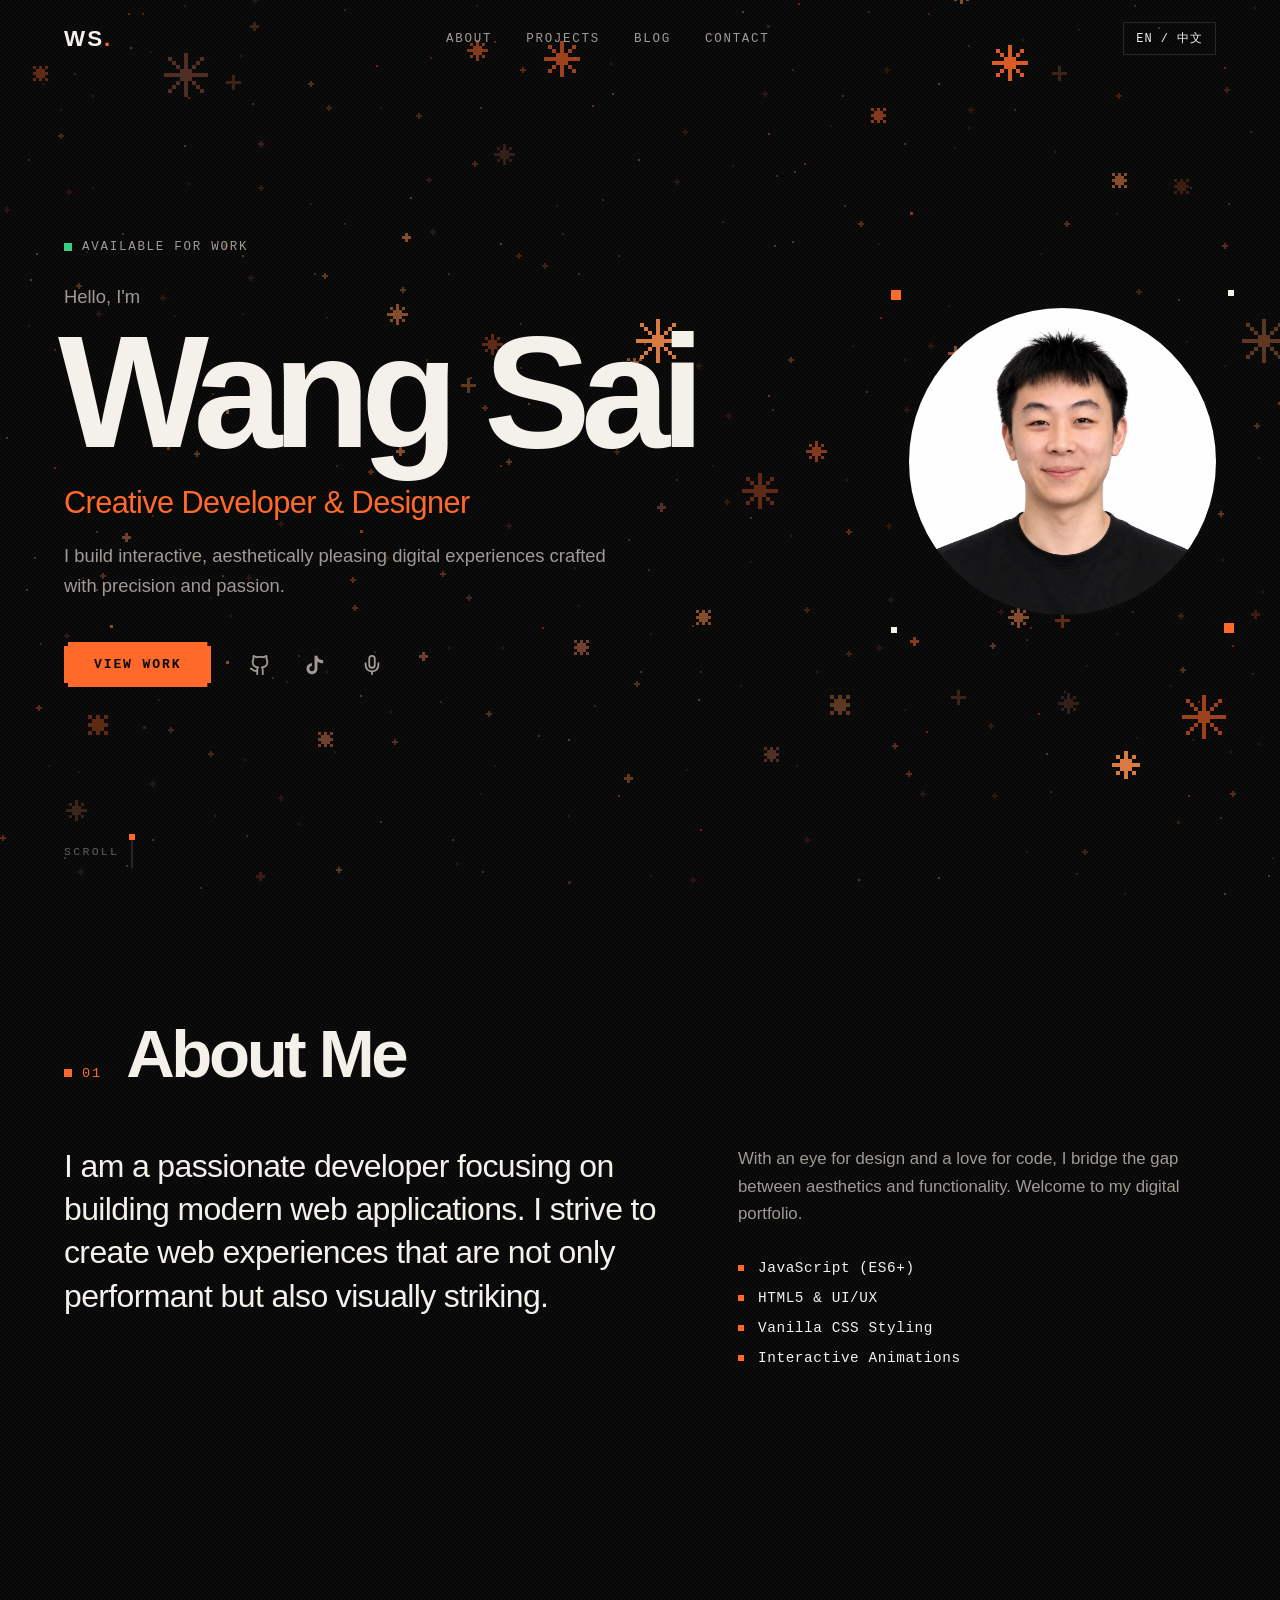
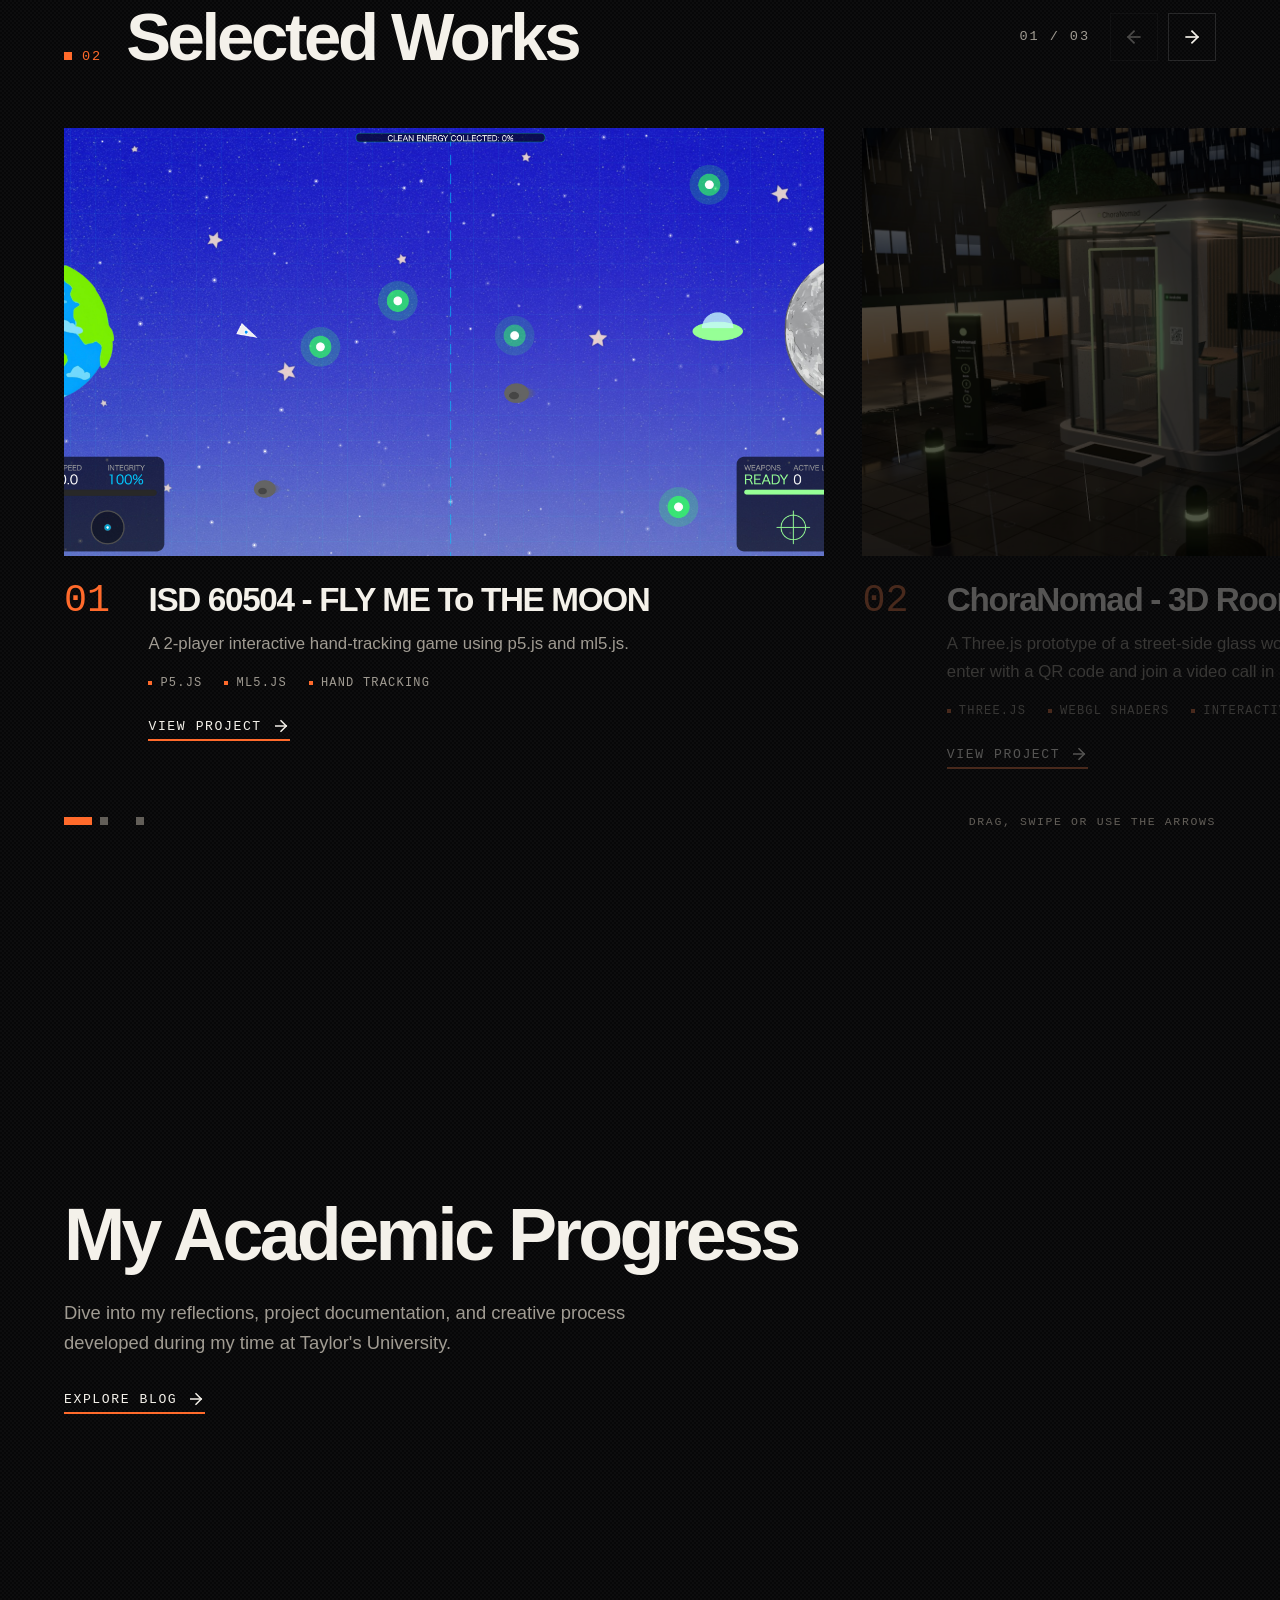
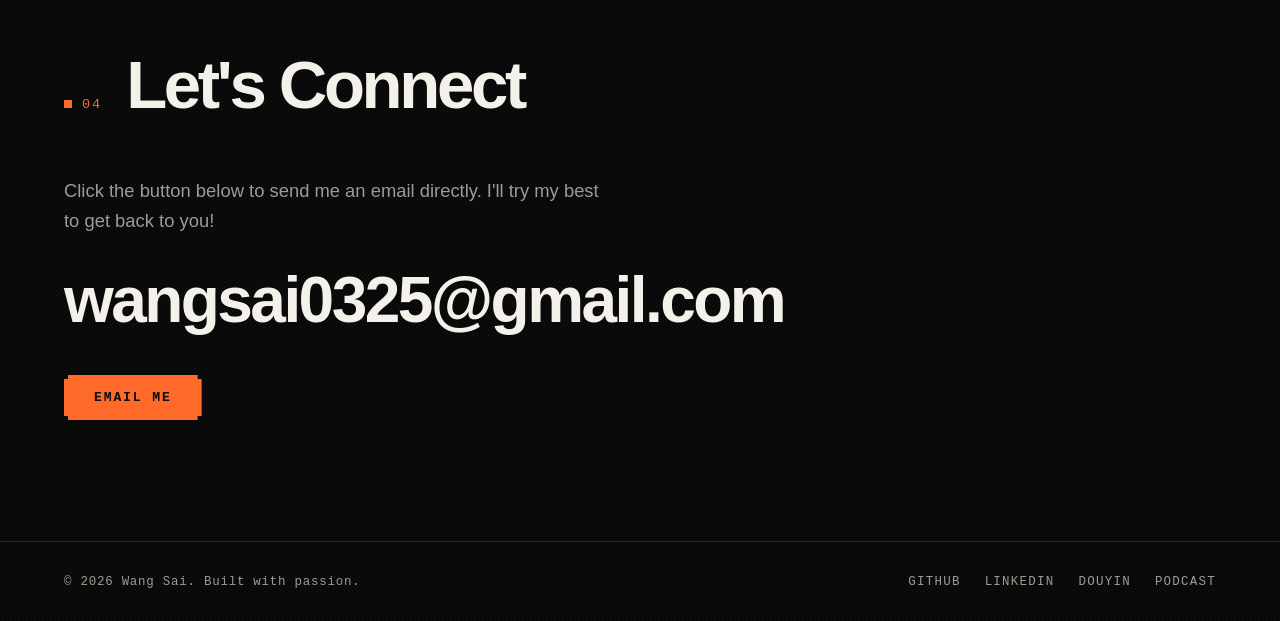
==== commit ba6f874f: "Add Vercel Web Analytics to all pages Co-Authored-By: Claude Sonnet 5.5 <noreply@anthropic.com> Clau" ====
--- a/index.html
+++ b/index.html
@@ -6,6 +6,9 @@
     <title>Wang Sai - E-Portfolio</title>
     <!-- Styles -->
     <link rel="stylesheet" href="styles.css">
+    <!-- Vercel Web Analytics (visitor and page-view counts). The script only exists on Vercel, so it does nothing locally. -->
+    <script>window.va = window.va || function () { (window.vaq = window.vaq || []).push(arguments); };</script>
+    <script defer src="/_vercel/insights/script.js"></script>
 </head>
 <body>
     <!-- Background: pixel-art sparks drawn by app.js, in three depth layers that drift as you scroll -->
